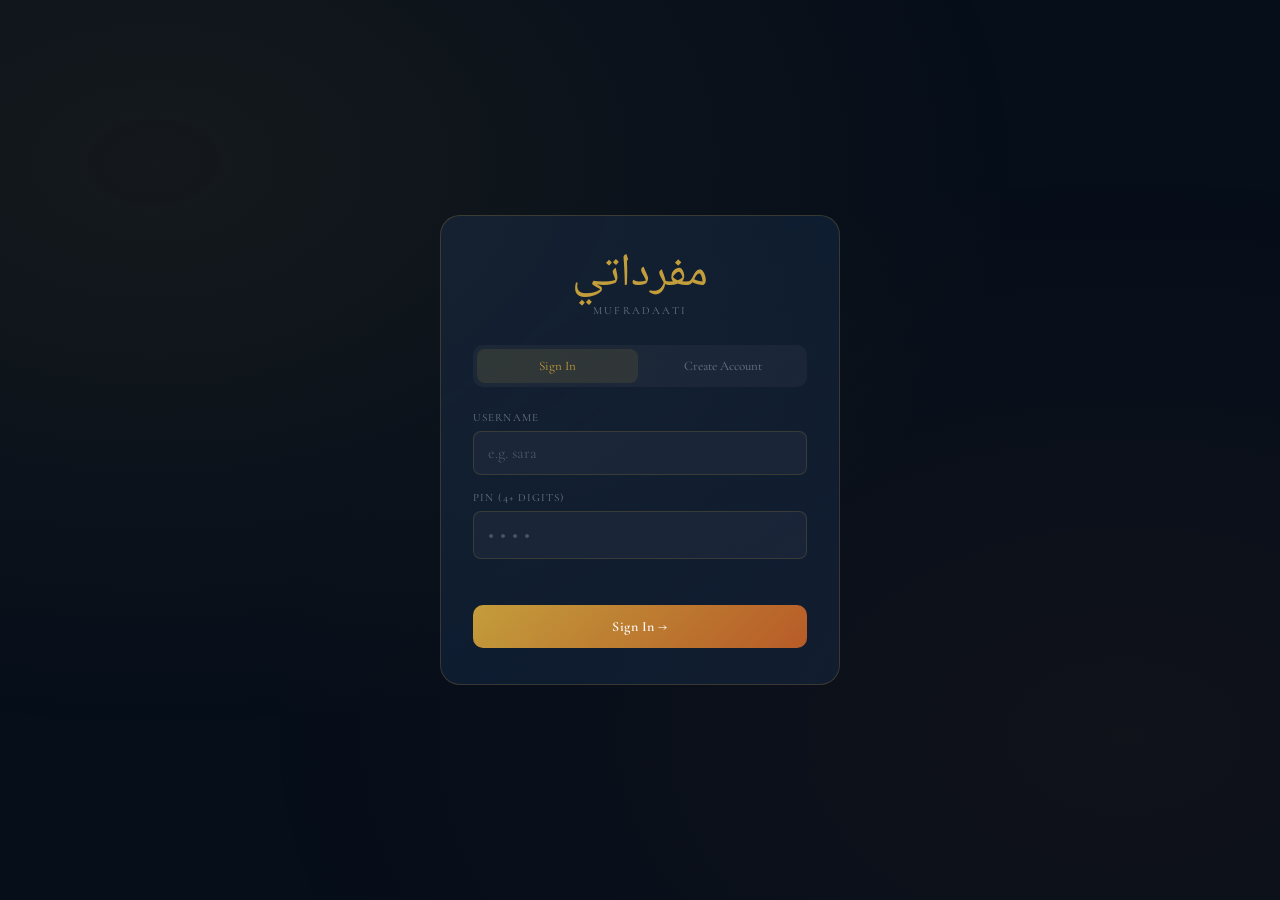
==== index (1).html @ f2671a60 "Add files via upload" ====
<!DOCTYPE html>
<html lang="en" dir="ltr">
<head>
<meta charset="UTF-8"/>
<meta name="viewport" content="width=device-width, initial-scale=1.0, maximum-scale=1.0"/>
<title>مفرداتي · Mufradaati</title>
<link rel="manifest" href="/manifest.json"/>
<meta name="theme-color" content="#C49E3C"/>
<link rel="apple-touch-icon" href="/apple-touch-icon.png"/>
<meta name="apple-mobile-web-app-capable" content="yes"/>
<meta name="apple-mobile-web-app-title" content="Mufradaati"/>
<meta name="apple-mobile-web-app-status-bar-style" content="black-translucent"/>
<link href="https://fonts.googleapis.com/css2?family=Noto+Naskh+Arabic:wght@400;700&family=Cormorant+Garamond:ital,wght@0,400;0,600;0,700;1,400&display=swap" rel="stylesheet"/>
<style>
*{box-sizing:border-box;margin:0;padding:0;}
body{background:#060E1A;color:#EDE0C6;font-family:'Cormorant Garamond',Georgia,serif;min-height:100vh;overflow-x:hidden;}
input,select,textarea,button{font-family:inherit;}
input::placeholder,textarea::placeholder{color:#445566;}
::-webkit-scrollbar{width:3px;}::-webkit-scrollbar-thumb{background:rgba(196,158,60,.2);border-radius:2px;}
select option{background:#0C1B30;color:#EDE0C6;}
.inp{width:100%;background:rgba(255,255,255,0.04);border:1px solid rgba(196,158,60,0.18);border-radius:8px;padding:11px 14px;color:#EDE0C6;font-size:15px;outline:none;}
.inp:focus{border-color:rgba(196,158,60,0.45);}
.lbl{display:block;font-size:11px;color:#667788;letter-spacing:.1em;text-transform:uppercase;margin-bottom:7px;}
.btn1{background:linear-gradient(135deg,#C49E3C,#B85C28);color:#fff;border:none;border-radius:10px;padding:13px 26px;font-size:14px;cursor:pointer;font-weight:600;letter-spacing:.04em;display:inline-flex;align-items:center;gap:8px;}
.btn1:hover{opacity:.9;}
.btn1:disabled{opacity:.5;cursor:not-allowed;}
.btn2{background:transparent;color:#C49E3C;border:1px solid rgba(196,158,60,0.35);border-radius:10px;padding:11px 22px;font-size:13px;cursor:pointer;}
.btn2:hover{border-color:#C49E3C;}
.shell{max-width:680px;margin:0 auto;padding:0 20px 80px;position:relative;z-index:1;}
nav{display:flex;align-items:center;justify-content:space-between;padding:18px 0 14px;border-bottom:1px solid rgba(196,158,60,0.18);margin-bottom:22px;}
.nb{padding:5px 10px;border-radius:6px;border:none;cursor:pointer;font-size:12px;background:transparent;color:#667788;font-family:inherit;}
.nb.act{background:rgba(196,158,60,0.12);color:#C49E3C;}
.glow{position:fixed;inset:0;pointer-events:none;z-index:0;background:radial-gradient(ellipse at 12% 18%,rgba(196,158,60,.08) 0%,transparent 55%),radial-gradient(ellipse at 88% 82%,rgba(184,92,40,.06) 0%,transparent 55%);}
.toast{position:fixed;top:18px;left:50%;transform:translateX(-50%);z-index:200;background:#0C1B30;border-radius:8px;padding:9px 18px;font-size:13px;white-space:nowrap;box-shadow:0 4px 24px rgba(0,0,0,.6);opacity:0;transition:opacity .3s;pointer-events:none;}
.toast.on{opacity:1;}
.fw{perspective:1200px;height:265px;margin-bottom:16px;cursor:pointer;}
.fi{transform-style:preserve-3d;transition:transform .55s cubic-bezier(.4,0,.2,1);height:100%;position:relative;}
.fi.fl{transform:rotateY(180deg);cursor:default;}
.ff{position:absolute;inset:0;backface-visibility:hidden;-webkit-backface-visibility:hidden;background:#0C1B30;border:1px solid rgba(196,158,60,0.18);border-radius:16px;padding:26px;display:flex;flex-direction:column;align-items:center;justify-content:center;}
.fb{transform:rotateY(180deg);background:linear-gradient(145deg,#0C1B30,rgba(12,27,48,.95));border-color:rgba(196,158,60,.28);}
.pb{height:3px;background:rgba(255,255,255,.07);border-radius:2px;}
.pf{height:100%;border-radius:2px;transition:width .4s;background:linear-gradient(90deg,#C49E3C,#B85C28);}
.ts{display:flex;gap:4px;overflow-x:auto;padding-bottom:4px;margin-bottom:14px;-webkit-overflow-scrolling:touch;}
.tb{flex-shrink:0;border-radius:8px;border:1px solid rgba(255,255,255,.08);padding:5px 10px;cursor:pointer;font-size:10px;color:#667788;background:transparent;white-space:nowrap;font-family:inherit;}
.wr{background:#0C1B30;border-radius:11px;padding:11px 14px;display:flex;align-items:center;gap:12px;margin-bottom:7px;}
.sh{font-size:11px;color:#C49E3C;letter-spacing:.13em;text-transform:uppercase;margin-bottom:14px;display:flex;align-items:center;gap:10px;}
.sl{flex:1;height:1px;background:linear-gradient(90deg,rgba(196,158,60,0.18),transparent);}
.rb{border-radius:10px;padding:13px 6px;cursor:pointer;text-align:center;border:1px solid;font-family:inherit;font-weight:600;}
.tr{display:flex;align-items:center;gap:14px;padding:12px 16px;border-radius:12px;cursor:pointer;margin-bottom:8px;}
.tp{width:38px;height:22px;border-radius:11px;flex-shrink:0;position:relative;}
.tk{position:absolute;top:3px;width:16px;height:16px;border-radius:50%;background:#fff;transition:left .2s;}
.auth-wrap{min-height:100vh;display:flex;align-items:center;justify-content:center;padding:20px;}
.auth-box{width:100%;max-width:400px;background:#0C1B30;border:1px solid rgba(196,158,60,0.22);border-radius:20px;padding:36px 32px;}
.auth-tab{flex:1;padding:9px;text-align:center;font-size:13px;cursor:pointer;border-radius:8px;border:none;background:transparent;color:#667788;font-family:inherit;}
.auth-tab.act{background:rgba(196,158,60,0.12);color:#C49E3C;}
.spinner{display:inline-block;width:14px;height:14px;border:2px solid rgba(255,255,255,.3);border-top-color:#fff;border-radius:50%;animation:spin .7s linear infinite;vertical-align:middle;margin-right:6px;}
@keyframes spin{to{transform:rotate(360deg);}}
.sync-dot{width:7px;height:7px;border-radius:50%;background:#3A9864;display:inline-block;margin-right:5px;flex-shrink:0;}
.sync-dot.syncing{background:#C49E3C;animation:pulse 1s ease-in-out infinite;}
.sync-dot.offline{background:#667788;}
.sync-dot.error{background:#C04848;animation:pulse 1.4s ease-in-out infinite;cursor:pointer;}
@keyframes pulse{0%,100%{opacity:1;}50%{opacity:.3;}}
</style>
</head>
<body>
<div class="glow"></div>
<div class="toast" id="toast"></div>
<div id="app"></div>
<script>
const SB_URL = "https://fziwattmubrycvcrwviw.supabase.co";
const SB_KEY = "eyJhbGciOiJIUzI1NiIsInR5cCI6IkpXVCJ9.eyJpc3MiOiJzdXBhYmFzZSIsInJlZiI6ImZ6aXdhdHRtdWJyeWN2Y3J3dml3Iiwicm9sZSI6ImFub24iLCJpYXQiOjE3Nzg5OTc3NjcsImV4cCI6MjA5NDU3Mzc2N30.yxkY5obmJ8P16_JxKvp_06HfPUKWagLJegEWIEpx_yE";

async function sbFetch(path,opts={}){
  const res=await fetch(`${SB_URL}/rest/v1${path}`,{...opts,headers:{"apikey":SB_KEY,"Authorization":`Bearer ${SB_KEY}`,"Content-Type":"application/json","Prefer":opts.prefer||"return=representation",...(opts.headers||{})}});
  const text=await res.text();
  const body=text?JSON.parse(text):null;
  if(!res.ok)throw new Error((body&&(body.message||body.details))||res.statusText);
  return body;
}
const sbGet=p=>sbFetch(p,{method:"GET",prefer:""});
const sbPost=(p,b)=>sbFetch(p,{method:"POST",body:JSON.stringify(b)});
const sbUpsert=(p,b)=>sbFetch(p,{method:"POST",body:JSON.stringify(b),prefer:"resolution=merge-duplicates,return=minimal"});

async function hashPin(pin){
  const buf=await crypto.subtle.digest("SHA-256",new TextEncoder().encode(pin));
  return Array.from(new Uint8Array(buf)).map(b=>b.toString(16).padStart(2,"0")).join("");
}

const SEEDED_WORDS=[];

const SU=(()=>{const s=new Set();return SEEDED_WORDS.filter(w=>{if(s.has(w.arabic))return false;s.add(w.arabic);return true;});})();
const WT=["Noun","Verb","Adjective","Adverb","Phrase","Preposition","Conjunction","Other"];
const DL=["MSA","Darija","Shaami","Egyptian","Gulf","Other"];
const DN=["Sunday","Monday","Tuesday","Wednesday","Thursday","Friday","Saturday"];
const LV=[
  {id:"L1",l:"Level 1",s:"Every Day",c:"#C04848",r:true},
  {id:"L1Q",l:"L1 Queue",s:"Holding",c:"#A03838",r:false},
  {id:"L2H",l:"L2 Queue",s:"Holding",c:"#C06020",r:false},
  {id:"L2Q",l:"Level 2",s:"Every Other Day",c:"#B85C28",r:true},
  {id:"L3Q",l:"L3 Queue",s:"Waiting for L3",c:"#957030",r:false},
  {id:"L3",l:"Level 3",s:"Sun & Wed",c:"#C49E3C",r:true},
  {id:"L4Q",l:"L4 Queue",s:"Waiting for L4",c:"#2A5A90",r:false},
  {id:"L4",l:"Level 4",s:"Sundays",c:"#3A7BC8",r:true},
  {id:"L5H",l:"L5 Queue",s:"Holding",c:"#7B3C98",r:false},
  {id:"L5Q",l:"Level 5",s:"Every Other Sun",c:"#9B59B6",r:true},
  {id:"M",l:"Mastered",s:"Retired",c:"#3A9864",r:false}
];
const VI=new Set(LV.map(l=>l.id));
const RO=["L5Q","L4","L3","L2Q","L1"];
const PR={L1:"L2H",L2Q:"L3Q",L3:"L4Q",L4:"L5H",L5Q:"M"};
const DE={L1:"L1",L2Q:"L1Q",L3:"L2Q",L4:"L3Q",L5Q:"L4Q"};
// ── DEDUP ──
// Level order from lowest to highest
const LEVEL_ORDER = ["L1Q","L1","L2H","L2Q","L3Q","L3","L4Q","L4","L5H","L5Q","M"];
function levelRank(id){return LEVEL_ORDER.indexOf(id);}

function deduplicateWords(){
  // Group user words by normalized arabic (tashkeel-insensitive, ignores plural/conjugation suffix)
  const seen = {}; // normArabic -> [word, ...]
  uw.forEach(w=>{
    const key=normArabic(w.arabic);
    if(!key)return;
    if(!seen[key])seen[key]=[];
    seen[key].push(w);
  });
  let changed=false;
  const toDeleteIds=[];
  Object.values(seen).forEach(group=>{
    if(group.length<=1)return;
    // Keep the one at the highest level; if tie, keep the most recently created (likely the user's latest edit)
    group.sort((a,b)=>{
      const la=prog[a.id]?.leitnerLevel||a.leitnerLevel||"L1Q";
      const lb=prog[b.id]?.leitnerLevel||b.leitnerLevel||"L1Q";
      const r=levelRank(lb)-levelRank(la);
      if(r!==0)return r;
      return (b.createdAt||0)-(a.createdAt||0);
    });
    const toDelete=group.slice(1);
    toDelete.forEach(w=>{
      uw=uw.filter(x=>x.id!==w.id);
      delete prog[w.id];
      toDeleteIds.push(w.id);
    });
    changed=true;
  });
  if(changed){
    saveUW();
    // Queue server deletes for the dropped duplicates so they don't come back next login
    toDeleteIds.forEach(queuePendingDelete);
    flushPendingDeletes();
    scheduleSync();
  }
}



function rgb(h){return`${parseInt(h.slice(1,3),16)},${parseInt(h.slice(3,5),16)},${parseInt(h.slice(5,7),16)}`;}
function nrf(id){
  const now=new Date();now.setHours(0,0,0,0);const D=86400000;
  if(id==="L1"||id==="L1Q"||id==="L2H")return now.getTime()+D;
  if(id==="L2Q")return now.getTime()+2*D;
  if(id==="L3Q"||id==="L3"){for(let i=1;i<=7;i++){const nd=(now.getDay()+i)%7;if(nd===0||nd===3)return now.getTime()+i*D;}}
  if(id==="L4Q"||id==="L4"){const d=now.getDay();return now.getTime()+(d===0?7:7-d)*D;}
  if(id==="L5H")return now.getTime()+7*D;
  if(id==="L5Q")return now.getTime()+14*D;
  return null;
}
// Manual promotion respects per-card spacing for L3/L4/L5 — the next review
// can't be sooner than the level's interval after the card's last actual review.
// L1/L2 are immediately due (short cadence, user wants no extra wait).
// lastReviewedAt: timestamp of the card's last actual review (queued_at).
function promotedNextReview(toLevel, lastReviewedAt){
  if(toLevel==="L1"||toLevel==="L2Q")return Date.now();
  const D=86400000;
  const intervals={L3:3,L4:7,L5Q:14};
  const minInterval=intervals[toLevel];
  if(!minInterval)return nrf(toLevel)||Date.now();
  const today=new Date();today.setHours(0,0,0,0);
  const lastDay=lastReviewedAt?new Date(lastReviewedAt):new Date();
  lastDay.setHours(0,0,0,0);
  const earliest=Math.max(lastDay.getTime()+minInterval*D,today.getTime());
  // Walk forward from `earliest` to the first valid scheduled day for this level
  for(let i=0;i<21;i++){
    const cand=new Date(earliest+i*D);
    const dow=cand.getDay();
    if(toLevel==="L3"&&(dow===0||dow===3))return cand.getTime();
    if((toLevel==="L4"||toLevel==="L5Q")&&dow===0)return cand.getTime();
  }
  return earliest;
}
const sid=a=>"seed--"+a.split("").map(c=>c.charCodeAt(0).toString(16)).join("");
const lvi=id=>LV.find(l=>l.id===id)||LV[0];
const isDue=w=>{const lv=lvi(w.leitnerLevel);return!!lv.r&&w.nextReview<=Date.now();};
function uid(){return`user-${Date.now()}-${Math.random().toString(36).slice(2,5)}`;}
function gLS(k){try{const v=localStorage.getItem(k);return v?JSON.parse(v):null;}catch(e){return null;}}
function sLS(k,v){try{localStorage.setItem(k,JSON.stringify(v));}catch(e){}}

// State
let CU=null; // current user {id,username}
let prog={},uw=[],wt=60,view="auth",al="L1",df="All",el=new Set(["L1"]);
let rq=[],ri=0,rd="en-ar",rr=[],fl=false,sd=[];
let ir=null,syncing=false,pendingSync=null,pendingResync=false;
let lastSyncError=null; // most recent sync error message (surfaced in UI)
let authTab="login";

// Date-grouped promote panel state
let promoteOpenQueue=null;          // which queue's panel is currently expanded in Levels view
let promoteSelectedDates=new Set(); // YYYY-MM-DD strings currently checked

// Build a local-time YYYY-MM-DD key from a queued-at timestamp (ms or null)
function queueDateKey(ts){
  if(!ts)return "undated";
  const d=new Date(ts);
  const y=d.getFullYear();
  const m=String(d.getMonth()+1).padStart(2,"0");
  const dd=String(d.getDate()).padStart(2,"0");
  return `${y}-${m}-${dd}`;
}
function queueDateLabel(key){
  if(key==="undated")return "Undated";
  const [y,m,d]=key.split("-").map(Number);
  const dt=new Date(y,m-1,d);
  const today=new Date();today.setHours(0,0,0,0);
  const diff=Math.round((today.getTime()-dt.getTime())/86400000);
  const base=dt.toLocaleDateString("en",{weekday:"short",month:"short",day:"numeric"});
  if(diff===0)return base+" (today)";
  if(diff===1)return base+" (yesterday)";
  if(diff>1)return base+` (${diff} days ago)`;
  return base;
}
function groupQueueByDate(queueId){
  const groups={};
  bw().filter(w=>w.leitnerLevel===queueId).forEach(w=>{
    const k=queueDateKey(prog[w.id]?.queuedAt);
    (groups[k]=groups[k]||[]).push(w);
  });
  return groups;
}

// Auth helpers
async function registerUser(username,pin){
  const pinHash=await hashPin(pin);
  const existing=await sbGet(`/users?username=eq.${encodeURIComponent(username)}&select=id`);
  if(existing&&existing.length)return{ok:false,error:"Username already taken."};
  try{const rows=await sbPost("/users",{username,pin_hash:pinHash});return{ok:true,user:{id:rows[0].id,username:rows[0].username}};}
  catch(e){return{ok:false,error:e.message};}
}
async function loginUser(username,pin){
  const pinHash=await hashPin(pin);
  const rows=await sbGet(`/users?username=eq.${encodeURIComponent(username)}&select=id,username,pin_hash,api_key`);
  if(!rows||!rows.length)return{ok:false,error:"Username not found."};
  if(rows[0].pin_hash!==pinHash)return{ok:false,error:"Incorrect PIN."};
  return{ok:true,user:{id:rows[0].id,username:rows[0].username,api_key:rows[0].api_key||""}};
}

// Progress DB
async function loadProgressFromDB(){
  if(!CU)return;
  try{
    // Load user-added words from Supabase
    const wordRows=await sbGet(`/user_words?user_id=eq.${CU.id}&select=word_id,arabic,english,example,word_type,dialect,created_at`);
    uw=(wordRows||[]).map(r=>({id:r.word_id,arabic:r.arabic,english:r.english,example:r.example||"",wordType:r.word_type,dialect:r.dialect,createdAt:new Date(r.created_at).getTime()}));
    saveUW();
    // Load progress
    const rows=await sbGet(`/progress?user_id=eq.${CU.id}&select=word_id,leitner_level,next_review,queued_at,bonus_reviewed_at,bonus_correct,bonus_wrong`);
    (rows||[]).forEach(r=>{if(VI.has(r.leitner_level))prog[r.word_id]={
      leitnerLevel:r.leitner_level,
      nextReview:r.next_review,
      queuedAt:r.queued_at?new Date(r.queued_at).getTime():null,
      bonusReviewedAt:r.bonus_reviewed_at?new Date(r.bonus_reviewed_at).getTime():null,
      bonusCorrect:r.bonus_correct||0,
      bonusWrong:r.bonus_wrong||0
    };});
  }catch(e){console.warn("DB load failed",e);}
}
async function saveProgressToDB(){
  if(!CU)return;
  if(syncing){pendingResync=true;return;}
  syncing=true;setSyncDot(true);
  let failed=false;
  try{
    // Save user-added words
    if(uw.length){
      const wordRows=uw.map(w=>({user_id:CU.id,word_id:w.id,arabic:w.arabic,english:w.english,example:w.example||"",word_type:w.wordType||"Noun",dialect:w.dialect||"MSA",created_at:w.createdAt?new Date(w.createdAt).toISOString():new Date().toISOString()}));
      for(let i=0;i<wordRows.length;i+=100)await sbUpsert("/user_words?on_conflict=user_id,word_id",wordRows.slice(i,i+100));
    }
    // Save progress
    const rows=Object.entries(prog).map(([word_id,v])=>({
      user_id:CU.id, word_id,
      leitner_level:v.leitnerLevel,
      next_review:v.nextReview,
      queued_at:v.queuedAt?new Date(v.queuedAt).toISOString():null,
      bonus_reviewed_at:v.bonusReviewedAt?new Date(v.bonusReviewedAt).toISOString():null,
      bonus_correct:v.bonusCorrect||0,
      bonus_wrong:v.bonusWrong||0,
      updated_at:new Date().toISOString()
    }));
    for(let i=0;i<rows.length;i+=100)await sbUpsert("/progress?on_conflict=user_id,word_id",rows.slice(i,i+100));
    // Success — clear any prior error
    if(lastSyncError){lastSyncError=null;}
  }catch(e){
    failed=true;
    lastSyncError=e.message||String(e);
    console.error("[Sync FAILED] Reviews/adds are NOT being saved to the server. Error:",lastSyncError,e);
    try{sLS("mufradat-last-sync-error",{msg:lastSyncError,at:Date.now()});}catch(_){}
    toast("⚠ Sync failed — tap sync dot for details","#C04848");
  }
  syncing=false;setSyncDot(failed);
  if(pendingResync){pendingResync=false;saveProgressToDB();}
}
function scheduleSync(){clearTimeout(pendingSync);pendingSync=setTimeout(()=>saveProgressToDB(),2000);}
function setSyncDot(errorOrSyncing){
  const d=document.getElementById("sync-dot");if(!d)return;
  if(!navigator.onLine){d.className="sync-dot offline";d.title="Offline — changes will sync when you reconnect";d.onclick=null;return;}
  if(lastSyncError){d.className="sync-dot error";d.title="⚠ Sync failed — click for details";d.onclick=showSyncError;return;}
  d.className="sync-dot"+(errorOrSyncing?" syncing":"");
  d.title=errorOrSyncing?"Syncing…":"Synced";
  d.onclick=null;
}
function showSyncError(){
  if(!lastSyncError)return;
  alert("Sync error — your reviews and adds are NOT being saved to the cloud:\n\n"+lastSyncError+"\n\nCommon causes:\n• A Supabase column doesn't exist (schema mismatch)\n• Row Level Security is blocking the write\n• Network problem\n\nTake a screenshot of this and check the browser console for full details. Do NOT close the app or you'll lose unsaved changes.");
}

// User words
function uwKey(){return CU?`mufradat-uw-${CU.username}`:"mufradat-uw";}
function loadUW(){uw=gLS(uwKey())||[];}
function saveUW(){sLS(uwKey(),uw);}

// Arabic normalization for duplicate detection (strip tashkeel + take first part of "x · y")
function normArabic(s){return(s||"").split(" · ")[0].trim().replace(/[\u064B-\u065F\u0670]/g,"");}

// Pending-delete queue — survives offline / failed syncs so deletes actually stick
function pdKey(){return CU?`mufradat-pending-deletes-${CU.username}`:"mufradat-pending-deletes";}
function getPendingDeletes(){return gLS(pdKey())||[];}
function setPendingDeletes(arr){sLS(pdKey(),arr);}
function queuePendingDelete(id){const cur=getPendingDeletes();if(!cur.includes(id)){cur.push(id);setPendingDeletes(cur);}}
async function flushPendingDeletes(){
  if(!CU)return;
  const ids=getPendingDeletes();
  if(!ids.length)return;
  const remaining=[];
  for(const id of ids){
    try{
      await sbFetch(`/user_words?user_id=eq.${CU.id}&word_id=eq.${encodeURIComponent(id)}`,{method:"DELETE",prefer:"return=minimal"});
      await sbFetch(`/progress?user_id=eq.${CU.id}&word_id=eq.${encodeURIComponent(id)}`,{method:"DELETE",prefer:"return=minimal"});
    }catch(e){console.warn("Pending delete failed for",id,e);remaining.push(id);}
  }
  setPendingDeletes(remaining);
}
async function deleteWordCompletely(id){
  // Local
  uw=uw.filter(w=>w.id!==id);
  delete prog[id];
  saveUW();
  // Queue + attempt server delete now
  queuePendingDelete(id);
  await flushPendingDeletes();
}

// Words
function bw(){
  const s=SU.map(w=>{const id=sid(w.arabic);const p=prog[id]||{};return{...w,id,createdAt:0,leitnerLevel:p.leitnerLevel||"L1",nextReview:p.nextReview||Date.now()};});
  const sa=new Set(s.map(w=>w.arabic));
  const u=uw.filter(w=>!sa.has(w.arabic)).map(w=>{const p=prog[w.id]||{};return{...w,leitnerLevel:p.leitnerLevel||w.leitnerLevel||"L1",nextReview:p.nextReview||w.nextReview||Date.now()};});
  return[...s,...u];
}
function cam(){
  // Auto-promote runs at most once per calendar day per user. Uses each card's
  // queued_at as last-reviewed timestamp and the same per-card spacing rule as
  // manual promote, so it can't compress intervals.
  if(!CU)return;
  const todayKey=new Date().toDateString();
  const lastKey=`mufradat-last-autopromote-${CU.username}`;
  try{if(localStorage.getItem(lastKey)===todayKey)return;}catch(e){}

  const queueMap={"L1Q":"L1","L2H":"L2Q","L3Q":"L3","L4Q":"L4","L5H":"L5Q"};
  const words=bw();
  const now=Date.now();
  let count=0;
  Object.entries(queueMap).forEach(([from,to])=>{
    words.filter(w=>w.leitnerLevel===from&&w.nextReview<=now).forEach(w=>{
      const lastReviewedAt=prog[w.id]?.queuedAt||now;
      prog[w.id]={leitnerLevel:to,nextReview:promotedNextReview(to,lastReviewedAt),queuedAt:lastReviewedAt};
      count++;
    });
  });

  try{localStorage.setItem(lastKey,todayKey);}catch(e){}
  if(count){
    saveProgressToDB();
    // Silent — the user asked for hands-off. They can see results in Levels view.
  }
}
function delDue(){
  const words=bw();const day=new Date().getDay();
  const s=new Set(["L1"]);
  // L2Q: reviewable any day cards are due (every other day cadence — cards handle their own timing)
  if(words.some(w=>w.leitnerLevel==="L2Q"&&isDue(w)))s.add("L2Q");
  // L3: Sun & Wed
  if(day===0||day===3)s.add("L3");
  // L4: Sun
  if(day===0)s.add("L4");
  // L5Q: Sun (previously also required a due card, which locked users out on "off" Sundays)
  if(day===0)s.add("L5Q");
  return s;
}

let tt;
function toast(msg,c="#3A9864"){
  clearTimeout(tt);const t=document.getElementById("toast");if(!t)return;
  t.textContent=msg;t.style.border=`1px solid ${c}44`;t.style.color=c;
  t.classList.add("on");tt=setTimeout(()=>t.classList.remove("on"),2600);
}

function V(v){
  view=v;
  ["home","levels","add","apply","root","import","settings"].forEach(k=>{
    const e=document.getElementById("n-"+k);if(!e)return;
    e.className="nb"+((k==="home"&&["home","review-setup","review","done","bonus-config","bonus","bonus-done"].includes(v))||k===v?" act":"");
  });
  R();
}
function sh(t){return`<div class="sh">${t}<div class="sl"></div></div>`;}
function so(arr,val){return arr.map(o=>`<option${o===val?" selected":""}>${o}</option>`).join("");}

function R(){
  const app=document.getElementById("app");if(!app)return;
  if(!CU){app.innerHTML=renderAuth();return;}
  app.innerHTML=`<div class="shell">
    <nav>
      <div style="display:flex;align-items:center;gap:10px;cursor:pointer" onclick="V('home')">
        <span style="font-family:'Noto Naskh Arabic',serif;font-size:24px;color:#C49E3C">مفرداتي</span>
        <span style="font-size:10px;color:#667788;letter-spacing:.15em;text-transform:uppercase">Mufradaati</span>
      </div>
      <div style="display:flex;gap:3px;align-items:center">
        <span class="sync-dot" id="sync-dot" title="Sync status"></span>
        <button class="nb${["home","review-setup","review","done","bonus-config","bonus","bonus-done"].includes(view)?" act":""}" id="n-home" onclick="V('home')">Home</button>
        <button class="nb${view==="levels"?" act":""}" id="n-levels" onclick="V('levels')">Levels</button>
        <button class="nb${view==="add"?" act":""}" id="n-add" onclick="V('add')">Add</button>
        <button class="nb${view==="apply"?" act":""}" id="n-apply" onclick="V('apply')">Apply</button>
        <button class="nb${view==="root"?" act":""}" id="n-root" onclick="V('root')">Root</button>
        <button class="nb${view==="import"?" act":""}" id="n-import" style="color:rgba(155,89,182,.7)" onclick="V('import')">✦</button>
        <button class="nb${view==="settings"?" act":""}" id="n-settings" style="color:rgba(58,152,100,.7)" onclick="V('settings')">⚙</button>
      </div>
    </nav>
    <div id="main"></div>
  </div>`;
  const m=document.getElementById("main");if(!m)return;
  const map={home:rH,levels:rL,add:rA,apply:rApply,root:rRoot,import:rI,settings:rSettings,"review-setup":rRS,review:rRV,done:rD,"bonus-config":rBonusConfig,bonus:rBonus,"bonus-done":rBonusDone};
  m.innerHTML=(map[view]||rH)();
  // Refresh sync dot after every render — error/offline states must persist across re-renders
  setSyncDot(syncing);
}

// ── AUTH ──
function renderAuth(){
  const isLogin=authTab==="login";
  return`<div class="auth-wrap">
    <div class="auth-box">
      <div style="text-align:center;margin-bottom:28px">
        <div style="font-family:'Noto Naskh Arabic',serif;font-size:46px;color:#C49E3C;line-height:1">مفرداتي</div>
        <div style="font-size:11px;color:#667788;letter-spacing:.2em;text-transform:uppercase;margin-top:6px">Mufradaati</div>
      </div>
      <div style="display:flex;gap:4px;background:rgba(255,255,255,.04);border-radius:10px;padding:4px;margin-bottom:24px">
        <button class="auth-tab${isLogin?" act":""}" onclick="authTab='login';R()">Sign In</button>
        <button class="auth-tab${!isLogin?" act":""}" onclick="authTab='register';R()">Create Account</button>
      </div>
      <div style="margin-bottom:16px">
        <label class="lbl">Username</label>
        <input id="au" class="inp" placeholder="e.g. sara" autocomplete="username" style="font-size:16px"/>
      </div>
      <div style="margin-bottom:${isLogin?"20":"14"}px">
        <label class="lbl">PIN (4+ digits)</label>
        <input id="ap" class="inp" type="password" inputmode="numeric" placeholder="••••" style="font-size:20px;letter-spacing:.3em"/>
      </div>
      ${!isLogin?`<div style="margin-bottom:20px">
        <label class="lbl">Anthropic API Key <span style="color:#445566;font-size:10px">(optional — for AI import)</span></label>
        <input id="ak" class="inp" placeholder="sk-ant-..." style="font-size:12px;font-family:monospace"/>
        <div style="font-size:10px;color:#556677;margin-top:5px">Get yours at <a href="https://console.anthropic.com" target="_blank" style="color:#C49E3C">console.anthropic.com</a></div>
      </div>`:""}
      <div id="auth-err" style="color:#C04848;font-size:12px;margin-bottom:10px;min-height:16px"></div>
      <button class="btn1" id="auth-btn" onclick="${isLogin?"doAuthLogin":"doAuthRegister"}()" style="width:100%;justify-content:center">
        ${isLogin?"Sign In →":"Create Account →"}
      </button>
    </div>
  </div>`;
}

async function doAuthLogin(){
  const u=(document.getElementById("au")?.value||"").trim().toLowerCase();
  const p=(document.getElementById("ap")?.value||"").trim();
  const err=document.getElementById("auth-err");const btn=document.getElementById("auth-btn");
  if(!u||!p){err.textContent="Please enter username and PIN.";return;}
  btn.disabled=true;btn.innerHTML=`<span class="spinner"></span>Signing in…`;
  try{
    const res=await loginUser(u,p);
    if(!res.ok){err.textContent=res.error;btn.disabled=false;btn.innerHTML="Sign In →";return;}
    CU=res.user;sLS("mufradat-session",CU);
    loadUW();
    SU.forEach(w=>{const id=sid(w.arabic);if(!prog[id])prog[id]={leitnerLevel:"L1",nextReview:Date.now()};});
    await flushPendingDeletes();
    await loadProgressFromDB();
    deduplicateWords();cam();await saveProgressToDB();el=delDue();view="home";R();
    toast(`مرحباً ${CU.username}! ✓`);
  }catch(e){err.textContent=e.message;btn.disabled=false;btn.innerHTML="Sign In →";}
}

async function doAuthRegister(){
  const u=(document.getElementById("au")?.value||"").trim().toLowerCase();
  const p=(document.getElementById("ap")?.value||"").trim();
  const ak=(document.getElementById("ak")?.value||"").trim();
  const err=document.getElementById("auth-err");const btn=document.getElementById("auth-btn");
  if(!u||p.length<4){err.textContent="Username required and PIN must be 4+ digits.";return;}
  if(!/^\d+$/.test(p)){err.textContent="PIN must be digits only.";return;}
  btn.disabled=true;btn.innerHTML=`<span class="spinner"></span>Creating account…`;
  try{
    const res=await registerUser(u,p);
    if(!res.ok){err.textContent=res.error;btn.disabled=false;btn.innerHTML="Create Account →";return;}
    CU=res.user;
    if(ak)sLS(`mufradat-apikey-${u}`,ak);
    sLS("mufradat-session",CU);
    loadUW();
    SU.forEach(w=>{const id=sid(w.arabic);if(!prog[id])prog[id]={leitnerLevel:"L1",nextReview:Date.now()};});
    await saveProgressToDB();
    el=delDue();view="home";R();
    toast("Account created ✓");
  }catch(e){err.textContent=e.message;btn.disabled=false;btn.innerHTML="Create Account →";}
}

function doLogout(){sLS("mufradat-session",null);CU=null;prog={};uw=[];authTab="login";R();}

// ── HOME ──
function rH(){
  const words=bw(),dn=words.filter(w=>isDue(w)&&(df==="All"||w.dialect===df));
  const l1c=words.filter(w=>w.leitnerLevel==="L1").length,today=new Date();
  const dials=["All",...new Set(words.map(w=>w.dialect))];
  const rb=LV.filter(l=>l.r).map(lv=>{
    const c=words.filter(w=>w.leitnerLevel===lv.id).length;
    return`<div onclick="GL('${lv.id}')" style="background:#0C1B30;border:1px solid rgba(${rgb(lv.c)},0.32);border-radius:10px;padding:10px 6px;cursor:pointer;text-align:center">
      <div style="font-size:9px;color:${lv.c};text-transform:uppercase;font-weight:700;margin-bottom:2px">${lv.l}</div>
      <div style="font-size:8px;color:#667788;margin-bottom:6px;line-height:1.2">${lv.s}</div>
      <div style="font-size:22px;font-weight:700;color:${lv.c}">${c}</div></div>`;
  }).join("");
  const hb=[...LV.filter(l=>!l.r&&l.id!=="M"),{id:"M",l:"Mastered",c:"#3A9864"}].map(lv=>{
    const c=words.filter(w=>w.leitnerLevel===lv.id).length;
    return`<div onclick="GL('${lv.id}')" style="background:#0C1B30;border:1px solid rgba(${rgb(lv.c)},0.18);border-radius:10px;padding:8px 6px;cursor:pointer;text-align:center;opacity:.85">
      <div style="font-size:8px;color:${lv.c};text-transform:uppercase;font-weight:700;margin-bottom:2px">${lv.l}</div>
      <div style="font-size:18px;font-weight:700;color:${lv.c}">${c}</div></div>`;
  }).join("");
  const dp=dials.map(d=>{
    const a=df===d,cr=d==="Darija"?"58,155,200":d==="Shaami"?"155,89,182":"196,158,60";
    return`<button onclick="SD('${d}')" style="padding:4px 12px;border-radius:20px;border:1px solid ${a?`rgba(${cr},0.8)`:"rgba(255,255,255,0.1)"};background:${a?`rgba(${cr},0.15)`:"transparent"};color:${a?`rgb(${cr})`:"#667788"};font-size:11px;cursor:pointer;font-family:inherit">${d}</button>`;
  }).join("");
  let cta="";
  if(dn.length){
    cta=`<div style="font-size:13px;color:#667788;margin-bottom:10px;text-align:center"><span style="color:#C49E3C;font-weight:700;font-size:24px">${dn.length}</span> word${dn.length!==1?"s":""} ready for review</div>
    <div style="text-align:center"><button class="btn1" onclick="ORS()">Start Review →</button></div>`;
  } else {
    const rev=words.filter(w=>lvi(w.leitnerLevel).r).sort((a,b)=>a.nextReview-b.nextReview);
    let nx="";if(rev.length){const h=Math.ceil((rev[0].nextReview-Date.now())/3600000);nx=`Next in ${h<24?h+"h":Math.ceil(h/24)+"d"}`;}
    cta=`<div style="text-align:center"><div style="font-size:20px;margin-bottom:6px">🌙</div>
    <div style="font-size:13px;color:#667788">All caught up!</div>
    <div style="font-size:11px;color:#667788;margin-top:4px;opacity:.6">${nx}</div></div>`;
  }
  const tb=l1c<wt?`<div style="display:flex;align-items:center;justify-content:space-between;padding:8px 14px;margin-bottom:12px;background:rgba(196,158,60,0.07);border:1px solid rgba(196,158,60,0.2);border-radius:10px">
    <div style="font-size:11px;color:#667788">Level 1: <span style="color:#C49E3C;font-weight:600">${l1c}</span> / <span style="color:#C49E3C;cursor:pointer;border-bottom:1px dashed rgba(196,158,60,0.4)" onclick="ET()">${wt}</span> target</div>
    <span style="font-size:10px;color:#667788;opacity:.7">add more vocab ↑</span></div>`:"";
  const queueCount=["L1Q","L2H","L3Q","L4Q","L5H"].reduce((acc,id)=>acc+words.filter(w=>w.leitnerLevel===id).length,0);
  const masteredCount=words.filter(w=>w.leitnerLevel==="M").length;
  return`<div style="font-size:11px;color:#667788;margin-bottom:14px;text-align:center">${DN[today.getDay()]}, ${today.toLocaleDateString("en",{month:"long",day:"numeric",year:"numeric"})} · <span style="color:#C49E3C">@${CU.username}</span></div>
  ${tb}
  <div style="margin-bottom:12px"><div style="font-size:10px;color:#667788;letter-spacing:.1em;text-transform:uppercase;margin-bottom:7px">Dialect Filter</div>
  <div style="display:flex;gap:6px;flex-wrap:wrap">${dp}</div></div>
  ${sh("Review Levels")}
  <div style="display:grid;grid-template-columns:repeat(5,1fr);gap:6px;margin-bottom:14px">${rb}</div>
  ${sh("Queues & Holding")}
  <div style="display:grid;grid-template-columns:repeat(6,1fr);gap:6px;margin-bottom:18px">${hb}</div>
  <div style="background:#0C1B30;border:1px solid rgba(196,158,60,0.18);border-radius:16px;padding:22px;margin-bottom:12px">${cta}</div>
  ${masteredCount>0?`<button onclick="V('bonus-config')" style="width:100%;padding:12px;background:rgba(58,152,100,0.08);border:1px solid rgba(58,152,100,0.3);border-radius:10px;color:#3A9864;cursor:pointer;font-family:inherit;font-size:13px;font-weight:600;margin-bottom:8px">⭐ Bonus Drill — Mastered Words (${masteredCount})</button>`:""}
  <div style="display:grid;grid-template-columns:1fr 1fr;gap:8px;margin-bottom:8px">
    <button class="btn2" style="padding:12px;text-align:center;width:100%" onclick="V('add')">+ Add Word</button>
    <button class="btn2" style="padding:12px;text-align:center;width:100%;color:#9B59B6;border-color:rgba(155,89,182,.35)" onclick="V('import')">✦ AI Import</button>
  </div>
  ${queueCount>0?`<button onclick="promoteAllQueues()" style="width:100%;padding:11px;background:rgba(196,158,60,0.08);border:1px solid rgba(196,158,60,0.3);border-radius:10px;color:#C49E3C;cursor:pointer;font-family:inherit;font-size:13px;font-weight:600">▶ Promote All Queues (${queueCount} words)</button>`:""}`;
}

// ── LEVELS ──
function GL(id){al=id;promoteOpenQueue=null;promoteSelectedDates.clear();V("levels");}
function rL(){
  const words=bw(),lv=lvi(al),lw=words.filter(w=>w.leitnerLevel===al).sort((a,b)=>a.createdAt-b.createdAt);
  const tabs=LV.map(l=>`<button class="tb" onclick="GL('${l.id}')" style="${al===l.id?`background:rgba(${rgb(l.c)},0.15);border-color:${l.c};color:${l.c}`:""}">${l.l}</button>`).join("");
  const li=LV.findIndex(l=>l.id===al);
  const queueTargets={"L1Q":"L1","L2H":"L2Q","L3Q":"L3","L4Q":"L4","L5H":"L5Q"};
  const isQueue=queueTargets[al];
  const rows=lw.length===0?`<div style="text-align:center;color:#667788;padding:60px 0;font-size:14px">No words yet.</div>`:
    lw.map(w=>{
      const qDate=isQueue?queueDateKey(prog[w.id]?.queuedAt):"";
      const stars=al==="M"?bonusStars(prog[w.id]):0;
      const starStr=stars>0?` · <span style="color:#3A9864">${"★".repeat(stars)}</span>`:"";
      const qBadge=isQueue?`<div style="font-size:10px;color:#667788;margin-top:2px">${w.dialect} · ${w.wordType} · queued ${queueDateLabel(qDate)}</div>`:`<div style="font-size:10px;color:#667788;margin-top:2px">${w.dialect} · ${w.wordType}${starStr}</div>`;
      return`<div class="wr" style="border:1px solid rgba(${rgb(lv.c)},0.2)">
      <div style="font-family:'Noto Naskh Arabic',serif;direction:rtl;font-size:20px;flex:0 0 auto;min-width:65px;text-align:right;color:#EDD98A">${w.arabic}</div>
      <div style="flex:1;min-width:0">
        <div style="font-size:13px;color:#EDE0C6;overflow:hidden;text-overflow:ellipsis;white-space:nowrap">${w.english}</div>
        ${qBadge}
      </div>
      <div style="display:flex;gap:1px;flex-shrink:0">
        ${li>0?`<button onclick="MW('${w.id}',-1)" style="background:none;border:none;cursor:pointer;color:#667788;font-size:14px;padding:3px 5px">↓</button>`:""}
        ${li<LV.length-1?`<button onclick="MW('${w.id}',1)" style="background:none;border:none;cursor:pointer;color:#667788;font-size:14px;padding:3px 5px">↑</button>`:""}
        ${w.id.startsWith("seed-")?"":` <button onclick="DW('${w.id}')" style="background:none;border:none;cursor:pointer;color:rgba(192,72,72,.45);font-size:16px;padding:3px 5px">×</button>`}
      </div></div>`;
    }).join("");

  // Promote button (toggles the date-grouped panel)
  const isOpen=promoteOpenQueue===al;
  const promoteBtn=isQueue&&lw.length>0?`<button onclick="togglePromotePanel('${al}')" style="background:rgba(${rgb(lv.c)},0.12);border:1px solid rgba(${rgb(lv.c)},0.4);border-radius:8px;padding:8px 16px;color:${lv.c};cursor:pointer;font-family:inherit;font-size:12px;font-weight:600">▶ Promote to ${lvi(queueTargets[al]).l} ${isOpen?"▾":"▸"}</button>`:"";

  // Date-grouped promote panel
  let promotePanel="";
  if(isQueue&&isOpen&&lw.length>0){
    const groups=groupQueueByDate(al);
    const dateKeys=Object.keys(groups).sort((a,b)=>{
      if(a==="undated")return 1;
      if(b==="undated")return -1;
      return a.localeCompare(b);
    });
    const dateRows=dateKeys.map(k=>{
      const cnt=groups[k].length;
      const checked=promoteSelectedDates.has(k);
      return`<label style="display:flex;align-items:center;gap:10px;padding:8px 12px;border-radius:8px;background:${checked?`rgba(${rgb(lv.c)},0.10)`:'rgba(255,255,255,0.02)'};cursor:pointer;margin-bottom:4px;border:1px solid ${checked?`rgba(${rgb(lv.c)},0.35)`:'rgba(255,255,255,0.05)'}">
        <input type="checkbox" ${checked?"checked":""} onchange="togglePromoteDate('${k}')" style="cursor:pointer;width:16px;height:16px;accent-color:${lv.c}"/>
        <span style="flex:1;font-size:13px;color:#EDE0C6">${queueDateLabel(k)}</span>
        <span style="font-size:11px;color:#667788">${cnt} word${cnt!==1?"s":""}</span>
      </label>`;
    }).join("");
    const selectedCount=Array.from(promoteSelectedDates).reduce((sum,k)=>sum+(groups[k]?.length||0),0);
    promotePanel=`<div style="background:#0C1B30;border:1px solid rgba(${rgb(lv.c)},0.3);border-radius:12px;padding:14px;margin-bottom:16px">
      <div style="display:flex;align-items:center;justify-content:space-between;margin-bottom:10px">
        <div style="font-size:11px;color:#667788;text-transform:uppercase;letter-spacing:.1em">Select dates to promote</div>
        <div style="display:flex;gap:6px">
          <button onclick="promoteSelectAllDates('${al}')" style="background:transparent;border:1px solid rgba(196,158,60,0.25);border-radius:6px;padding:4px 10px;color:#C49E3C;cursor:pointer;font-family:inherit;font-size:11px">All</button>
          <button onclick="promoteClearDates()" style="background:transparent;border:1px solid rgba(255,255,255,0.1);border-radius:6px;padding:4px 10px;color:#667788;cursor:pointer;font-family:inherit;font-size:11px">None</button>
        </div>
      </div>
      ${dateRows}
      <div style="display:flex;gap:8px;margin-top:12px">
        <button onclick="promoteSelectedDatesNow('${al}','${queueTargets[al]}')" ${selectedCount===0?"disabled":""} style="flex:1;background:rgba(${rgb(lv.c)},0.15);border:1px solid ${lv.c};border-radius:8px;padding:10px 14px;color:${lv.c};cursor:${selectedCount===0?"not-allowed":"pointer"};opacity:${selectedCount===0?"0.45":"1"};font-family:inherit;font-size:12px;font-weight:600">▶ Promote ${selectedCount} word${selectedCount!==1?"s":""} to ${lvi(queueTargets[al]).l}</button>
        <button onclick="togglePromotePanel('${al}')" style="background:transparent;border:1px solid rgba(255,255,255,0.1);border-radius:8px;padding:10px 14px;color:#667788;cursor:pointer;font-family:inherit;font-size:12px">Cancel</button>
      </div>
    </div>`;
  }

  return`<div class="ts">${tabs}</div>
  <div style="display:flex;align-items:center;justify-content:space-between;flex-wrap:wrap;gap:8px;margin-bottom:16px">
    <div>
      <div style="font-size:17px;font-weight:600;color:${lv.c}">${lv.l} — ${lv.s}</div>
      <div style="font-size:11px;color:#667788;margin-top:3px">${lw.length} word${lw.length!==1?"s":""}</div>
    </div>
    ${promoteBtn}
  </div>
  ${promotePanel}
  ${rows}`;
}
async function promoteAllQueues(){
  const queueMap={"L1Q":"L1","L2H":"L2Q","L3Q":"L3","L4Q":"L4","L5H":"L5Q"};
  const words=bw();
  const nowTs=Date.now();
  let count=0;
  Object.entries(queueMap).forEach(([from,to])=>{
    words.filter(w=>w.leitnerLevel===from).forEach(w=>{
      const lastReviewedAt=prog[w.id]?.queuedAt||nowTs;
      prog[w.id]={leitnerLevel:to,nextReview:promotedNextReview(to,lastReviewedAt),queuedAt:lastReviewedAt};
      count++;
    });
  });
  if(!count){toast("No words in queues","#C49E3C");return;}
  await saveProgressToDB();
  toast(`${count} word${count!==1?"s":""} promoted from all queues ✓`);
  R();
}
function togglePromotePanel(queueId){
  if(promoteOpenQueue===queueId){
    promoteOpenQueue=null;
    promoteSelectedDates.clear();
  }else{
    promoteOpenQueue=queueId;
    // Default: nothing checked — user explicitly picks dates to promote
    promoteSelectedDates=new Set();
  }
  R();
}
function togglePromoteDate(date){
  if(promoteSelectedDates.has(date))promoteSelectedDates.delete(date);
  else promoteSelectedDates.add(date);
  R();
}
function promoteSelectAllDates(queueId){
  const dates=Object.keys(groupQueueByDate(queueId));
  promoteSelectedDates=new Set(dates);
  R();
}
function promoteClearDates(){
  promoteSelectedDates.clear();
  R();
}
async function promoteSelectedDatesNow(fromLevel,toLevel){
  if(!promoteSelectedDates.size){toast("Pick at least one date","#C49E3C");return;}
  const words=bw().filter(w=>w.leitnerLevel===fromLevel);
  const toPromote=words.filter(w=>promoteSelectedDates.has(queueDateKey(prog[w.id]?.queuedAt)));
  if(!toPromote.length){toast("No words match those dates","#C49E3C");return;}
  const nowTs=Date.now();
  toPromote.forEach(w=>{
    const lastReviewedAt=prog[w.id]?.queuedAt||nowTs;
    prog[w.id]={leitnerLevel:toLevel,nextReview:promotedNextReview(toLevel,lastReviewedAt),queuedAt:lastReviewedAt};
  });
  await saveProgressToDB();
  const lv=lvi(toLevel);
  toast(`${toPromote.length} word${toPromote.length!==1?"s":""} promoted to ${lv.l} ✓`);
  promoteOpenQueue=null;
  promoteSelectedDates.clear();
  R();
}
function MW(id,d){const words=bw();const w=words.find(x=>x.id===id);if(!w)return;const ci=LV.findIndex(l=>l.id===w.leitnerLevel);const ni=Math.min(Math.max(ci+d,0),LV.length-1);const nl=LV[ni].id;prog[id]={leitnerLevel:nl,nextReview:nrf(nl)||Date.now(),queuedAt:Date.now()};scheduleSync();R();}
async function DW(id){await deleteWordCompletely(id);R();}

// ── ADD ──
let addTab="single"; // "single" | "bulk"
let bulkCards=[]; // generated cards pending review
let bulkExpanded=new Set(); // indices of cards expanded in the bulk review UI

// Bonus session (drilling mastered words without affecting levels)
let bRq=[], bRi=0, bRd="ar-en", bFl=false, bRr=[];
let bulkDialect="MSA";

function rA(){
  return`<button onclick="V('home')" style="background:none;border:none;color:#667788;cursor:pointer;font-size:13px;margin-bottom:20px;padding:0">← Back</button>
  <div style="display:flex;gap:4px;background:rgba(255,255,255,.04);border-radius:10px;padding:4px;margin-bottom:20px">
    <button class="auth-tab${addTab==="single"?" act":""}" onclick="addTab='single';bulkCards=[];R()">Single Word</button>
    <button class="auth-tab${addTab==="bulk"?" act":""}" onclick="addTab='bulk';R()">Bulk Add</button>
  </div>
  ${addTab==="single"?rASingle():rABulk()}`;
}

function rASingle(){
  const levelOpts=LV.map(l=>`<option value="${l.id}"${l.id==="L1Q"?" selected":""}>${l.l} — ${l.s}</option>`).join("");
  return`<div style="font-family:'Noto Naskh Arabic',serif;direction:rtl;font-size:26px;color:#C49E3C;text-align:right;margin-bottom:18px">إضافة كلمة</div>
  <div style="background:#0C1B30;border:1px solid rgba(196,158,60,0.18);border-radius:16px;padding:24px">
    <div style="margin-bottom:16px"><label class="lbl">Arabic Script *</label>
      <input id="fa" class="inp" style="font-family:'Noto Naskh Arabic',serif;font-size:24px;direction:rtl;text-align:right" placeholder="اكتب الكلمة هنا"/>
      <div id="ea" style="color:#C04848;font-size:11px;margin-top:4px;display:none">Required</div></div>
    <div style="margin-bottom:16px"><label class="lbl">English Meaning *</label>
      <input id="fen" class="inp" placeholder="Translation / meaning"/>
      <div id="een" style="color:#C04848;font-size:11px;margin-top:4px;display:none">Required</div></div>
    <div style="margin-bottom:16px"><label class="lbl">Example Sentence</label>
      <input id="fe" class="inp" placeholder="Usage in context…"/></div>
    <div style="display:grid;grid-template-columns:1fr 1fr 1fr;gap:12px;margin-bottom:20px">
      <div><label class="lbl">Word Type</label><select id="ft" class="inp" style="cursor:pointer;font-size:13px;padding:10px 12px">${so(WT,"Noun")}</select></div>
      <div><label class="lbl">Dialect</label><select id="fd" class="inp" style="cursor:pointer;font-size:13px;padding:10px 12px">${so(DL,"MSA")}</select></div>
      <div><label class="lbl">Add to Level</label><select id="fl" class="inp" style="cursor:pointer;font-size:13px;padding:10px 12px">${levelOpts}</select></div>
    </div>
    <div style="display:flex;gap:10px;flex-wrap:wrap">
      <button class="btn1" onclick="SA(false)">Save Word</button>
      <button class="btn2" onclick="SA(true)">Save & Add Another</button>
    </div></div>`;
}

function rABulk(){
  const hasKey=!!(gLS(`mufradat-apikey-${CU.username}`));
  // If we have generated cards, show the review screen
  if(bulkCards.length>0) return rABulkReview();
  return`<div style="font-family:'Noto Naskh Arabic',serif;direction:rtl;font-size:26px;color:#C49E3C;text-align:right;margin-bottom:6px">إضافة بالجملة</div>
  <div style="font-size:12px;color:#667788;margin-bottom:16px;line-height:1.6">Type one word per line — Arabic or English. Claude will generate the full cards with diacritics, plurals, verb forms, and example sentences.</div>

  ${!hasKey?`<div style="padding:10px 14px;background:rgba(192,72,72,0.08);border:1px solid rgba(192,72,72,0.25);border-radius:10px;margin-bottom:14px;font-size:12px;color:#C04848">
    No API key saved. <span style="cursor:pointer;text-decoration:underline" onclick="addTab='single';R();setTimeout(()=>V('settings'),50)">Add it in Settings →</span>
  </div>`:""}

  <div style="margin-bottom:12px">
    <label class="lbl">Dialect (applies to all words unless you note otherwise)</label>
    <select id="bulk-dialect" class="inp" style="cursor:pointer;font-size:13px;padding:10px 12px" onchange="bulkDialect=this.value">${so(DL,bulkDialect)}</select>
  </div>

  <div style="margin-bottom:6px">
    <label class="lbl">Word List (one per line)</label>
    <textarea id="bulk-input" class="inp" style="height:220px;resize:vertical;padding:14px;font-size:14px;line-height:1.9;display:block;font-family:'Noto Naskh Arabic',serif" placeholder="كَتَبَ&#10;بَيْتٌ&#10;to travel&#10;friendship&#10;سَفَرَ"></textarea>
  </div>
  <div style="font-size:10px;color:#667788;margin-bottom:16px">You can mix Arabic and English. Prefix with a dialect note like "these are Darija:" to override. <strong style="color:#C49E3C">Tip: 20 words per batch max for best results.</strong></div>

  <button class="btn1" id="bulk-btn" onclick="generateBulkCards()" style="width:100%;justify-content:center;background:linear-gradient(135deg,#9B59B6,#7D3C98)"${!hasKey?" disabled":""}>✦ Generate Cards with AI</button>`;
}

function toggleBulkExpand(i){
  if(bulkExpanded.has(i))bulkExpanded.delete(i);
  else bulkExpanded.add(i);
  R();
}
function removeBulkCard(i){
  bulkCards.splice(i,1);
  // Reindex expanded set: anything > i shifts down by 1, i itself is dropped
  const next=new Set();
  bulkExpanded.forEach(idx=>{
    if(idx<i)next.add(idx);
    else if(idx>i)next.add(idx-1);
  });
  bulkExpanded=next;
  R();
}

function rABulkReview(){
  // Helper: HTML-escape attribute values so AI output with quotes doesn't break inputs
  const esc=s=>String(s||"").replace(/&/g,"&amp;").replace(/"/g,"&quot;").replace(/</g,"&lt;").replace(/>/g,"&gt;");
  const cards = bulkCards.map((c,i)=>{
    const isVerb = c.wordType==="Verb";
    const isNoun = c.wordType==="Noun";
    const isExpanded = bulkExpanded.has(i);
    const englishSnippet = (c.english||"(no translation)").length>50 ? c.english.slice(0,50)+"…" : (c.english||"(no translation)");
    const arabicDisplay = c.arabic||"(empty)";
    if(!isExpanded){
      // Compact row: arabic preview + english snippet + type tag, with prominent ×
      return`<div style="background:#0C1B30;border:1px solid rgba(196,158,60,0.18);border-radius:12px;margin-bottom:8px;display:flex;align-items:stretch;overflow:hidden">
        <button onclick="removeBulkCard(${i})" title="Remove this card" style="background:rgba(192,72,72,0.08);border:none;border-right:1px solid rgba(192,72,72,0.18);cursor:pointer;color:#C04848;font-size:20px;padding:0 14px;font-weight:300;font-family:inherit">×</button>
        <div onclick="toggleBulkExpand(${i})" style="flex:1;min-width:0;padding:12px 14px;cursor:pointer;display:flex;align-items:center;gap:12px">
          <div style="font-family:'Noto Naskh Arabic',serif;direction:rtl;font-size:18px;color:#EDD98A;flex-shrink:0;min-width:80px;text-align:right;overflow:hidden;text-overflow:ellipsis;white-space:nowrap;max-width:160px">${arabicDisplay}</div>
          <div style="flex:1;min-width:0">
            <div style="font-size:13px;color:#EDE0C6;overflow:hidden;text-overflow:ellipsis;white-space:nowrap">${englishSnippet}</div>
            <div style="font-size:9px;color:#667788;margin-top:2px;text-transform:uppercase;letter-spacing:.08em">${c.wordType} · ${c.dialect}</div>
          </div>
          <div style="color:#667788;font-size:14px;flex-shrink:0">▾</div>
        </div>
      </div>`;
    }
    // Expanded: full editable card with inline flashcard-style preview
    return`<div style="background:#0C1B30;border:1px solid rgba(196,158,60,0.35);border-radius:14px;padding:0;margin-bottom:12px;overflow:hidden">
      <div style="display:flex;align-items:stretch;border-bottom:1px solid rgba(255,255,255,0.04)">
        <button onclick="removeBulkCard(${i})" title="Remove this card" style="background:rgba(192,72,72,0.08);border:none;border-right:1px solid rgba(192,72,72,0.18);cursor:pointer;color:#C04848;font-size:20px;padding:0 14px;font-weight:300;font-family:inherit">×</button>
        <div onclick="toggleBulkExpand(${i})" style="flex:1;padding:11px 14px;cursor:pointer;display:flex;justify-content:space-between;align-items:center">
          <span style="font-size:10px;background:rgba(196,158,60,0.12);color:#C49E3C;padding:3px 10px;border-radius:20px">${c.wordType} · ${c.dialect}</span>
          <div style="color:#667788;font-size:14px">▴</div>
        </div>
      </div>
      <div style="padding:16px 18px">
        ${isVerb?`
          <div style="margin-bottom:10px">
            <div style="font-size:9px;color:#667788;text-transform:uppercase;letter-spacing:.1em;margin-bottom:4px">Past · Present · Masdar</div>
            <input class="inp" style="font-family:'Noto Naskh Arabic',serif;font-size:20px;direction:rtl;text-align:right;margin-bottom:6px" value="${esc(c.arabic)}" oninput="bulkCards[${i}].arabic=this.value"/>
          </div>
        `:isNoun?`
          <div style="margin-bottom:10px">
            <div style="font-size:9px;color:#667788;text-transform:uppercase;letter-spacing:.1em;margin-bottom:4px">Singular · Plural</div>
            <input class="inp" style="font-family:'Noto Naskh Arabic',serif;font-size:20px;direction:rtl;text-align:right;margin-bottom:6px" value="${esc(c.arabic)}" oninput="bulkCards[${i}].arabic=this.value"/>
          </div>
        `:`
          <div style="margin-bottom:10px">
            <div style="font-size:9px;color:#667788;text-transform:uppercase;letter-spacing:.1em;margin-bottom:4px">Arabic</div>
            <input class="inp" style="font-family:'Noto Naskh Arabic',serif;font-size:22px;direction:rtl;text-align:right;margin-bottom:6px" value="${esc(c.arabic)}" oninput="bulkCards[${i}].arabic=this.value"/>
          </div>
        `}
        <div style="margin-bottom:10px">
          <div style="font-size:9px;color:#667788;text-transform:uppercase;letter-spacing:.1em;margin-bottom:4px">English</div>
          <input class="inp" style="font-size:13px" value="${esc(c.english)}" oninput="bulkCards[${i}].english=this.value"/>
        </div>
        <div style="margin-bottom:14px">
          <div style="font-size:9px;color:#667788;text-transform:uppercase;letter-spacing:.1em;margin-bottom:4px">Example</div>
          <input class="inp" style="font-size:12px;font-style:italic" value="${esc(c.example)}" oninput="bulkCards[${i}].example=this.value"/>
        </div>
        <div style="background:rgba(0,0,0,0.25);border:1px dashed rgba(196,158,60,0.18);border-radius:10px;padding:18px;text-align:center">
          <div style="font-size:9px;color:#667788;letter-spacing:.15em;margin-bottom:10px;text-transform:uppercase">Flashcard Preview</div>
          <div style="font-family:'Noto Naskh Arabic',serif;direction:rtl;font-size:28px;color:#EDD98A;margin-bottom:8px">${c.arabic||"—"}</div>
          <div style="height:1px;background:rgba(255,255,255,0.05);margin:10px auto;width:60%"></div>
          <div style="font-size:14px;color:#EDE0C6">${c.english||"—"}</div>
          ${c.example?`<div style="font-family:'Noto Naskh Arabic',serif;direction:rtl;font-size:12px;color:#667788;font-style:italic;margin-top:10px">${c.example}</div>`:""}
        </div>
      </div>
    </div>`;
  }).join("");

  return`<div style="display:flex;align-items:center;justify-content:space-between;margin-bottom:16px">
    <div style="font-size:15px;font-weight:600;color:#EDE0C6">${bulkCards.length} card${bulkCards.length!==1?"s":""} ready</div>
    <button onclick="bulkCards=[];bulkExpanded.clear();R()" style="background:none;border:none;color:#667788;cursor:pointer;font-size:12px">← Edit list</button>
  </div>
  <div style="font-size:11px;color:#667788;margin-bottom:16px;padding:8px 12px;background:rgba(196,158,60,0.06);border:1px solid rgba(196,158,60,0.15);border-radius:8px">
    Tap any card to expand and edit. Tap <strong style="color:#C04848">×</strong> to remove one. Cards default to <strong style="color:#A03838">L1 Queue</strong>.
  </div>
  ${cards}
  <div style="margin-bottom:12px;margin-top:14px">
    <label class="lbl">Add all cards to</label>
    <select id="bulk-target-level" class="inp" style="cursor:pointer;font-size:13px;padding:10px 12px">
      ${LV.map(l=>`<option value="${l.id}"${l.id==="L1Q"?" selected":""}>${l.l} — ${l.s}</option>`).join("")}
    </select>
  </div>
  <div style="display:flex;gap:10px;margin-top:4px">
    <button class="btn1" onclick="confirmBulkCards()" style="flex:1;justify-content:center">Add ${bulkCards.length} Card${bulkCards.length!==1?"s":""}</button>
    <button class="btn2" onclick="bulkCards=[];bulkExpanded.clear();R()">Discard All</button>
  </div>`;
}

async function generateBulkCards(){
  if(!navigator.onLine){toast("AI features need a connection","#C49E3C");return;}
  const text=(document.getElementById("bulk-input")?.value||"").trim();
  const dialect=(document.getElementById("bulk-dialect")?.value||"MSA");
  bulkDialect=dialect;
  if(!text){toast("Please enter some words first","#C04848");return;}
  const apiKey=(gLS(`mufradat-apikey-${CU.username}`)||'').replace(/^["']|["']$/g,'');
  if(!apiKey){toast("No API key. Add it in Settings.","#C04848");return;}
  const btn=document.getElementById("bulk-btn");
  if(btn){btn.innerHTML=`<span class="spinner"></span>Generating cards…`;btn.disabled=true;}

  const prompt=`You are an expert Arabic linguist. Generate flashcard data for the following word list.

Default dialect: ${dialect}
The user may prefix lines with a dialect override like "these are Darija:" — respect that for all following words until another override.

Rules:
- For NOUNS: include the singular with full diacritics, then " · " then the plural with full diacritics in the arabic field. English should be "singular meaning, plural meaning" if they differ, otherwise just the meaning.
- For VERBS: include past tense (ماضي) · present tense (مضارع) · masdar (مصدر) all with full diacritics separated by " · " in the arabic field. English should be "to [verb]".
- For all other word types: just the word with full diacritics.
- Always include full tashkeel (diacritics) on ALL Arabic text.
- Include a natural example sentence in Arabic with English translation in parentheses.
- Detect whether the input word is Arabic or English and generate the other side accordingly.
- wordType must be one of: Noun, Verb, Adjective, Adverb, Phrase, Preposition, Conjunction, Other
- dialect must be one of: MSA, Darija, Shaami, Egyptian, Gulf, Other

Word list:
${text}

Return ONLY a valid JSON array, no markdown, no explanation. Each object:
{
  "arabic": "...",
  "english": "...",
  "example": "...",
  "wordType": "...",
  "dialect": "..."
}`;

  try{
    const res=await fetch("https://tiny-sound-c8ff.jmorgansmith03.workers.dev",{method:"POST",
      headers:{"Content-Type":"application/json","x-api-key":apiKey,"anthropic-version":"2023-06-01"},
      body:JSON.stringify({model:"claude-sonnet-4-6",max_tokens:16000,
        messages:[{role:"user",content:prompt}]})});
    const data=await res.json();
    if(data.error){toast(data.error.message||"API error","#C04848");if(btn){btn.innerHTML="✦ Generate Cards with AI";btn.disabled=false;}return;}
    const raw=data.content?.map(c=>c.text||"").join("")||"";
    const parsed=JSON.parse(raw.replace(/```json|```/g,"").trim());
    bulkCards=parsed.map(c=>({...c,id:uid(),leitnerLevel:"L1Q",nextReview:nrf("L1Q")||Date.now(),createdAt:Date.now()}));
    R();
  }catch(e){
    console.error("Bulk generate error:",e);
    toast("Could not generate cards: "+e.message,"#C04848");
    if(btn){btn.innerHTML="✦ Generate Cards with AI";btn.disabled=false;}
  }
}

function confirmBulkCards(){
  if(!bulkCards.length){toast("No cards to add — generate some first","#C49E3C");return;}
  const tl=document.getElementById("bulk-target-level")?.value||"L1Q";
  const ex=new Set([...SU.map(w=>normArabic(w.arabic)),...uw.map(w=>normArabic(w.arabic))]);
  const toAdd=[];
  const skipped=[];
  bulkCards.forEach(c=>{
    if(!c.arabic||!c.arabic.trim()){skipped.push({arabic:c.arabic||"(empty)",reason:"empty"});return;}
    const n=normArabic(c.arabic);
    if(ex.has(n)){skipped.push({arabic:c.arabic,normalized:n,reason:"duplicate"});return;}
    toAdd.push(c);
  });
  console.log(`[bulk add] generated ${bulkCards.length}, adding ${toAdd.length}, skipping ${skipped.length}`);
  if(skipped.length)console.log("[bulk add] skipped:",skipped);
  if(toAdd.length)console.log("[bulk add] adding:",toAdd.map(c=>c.arabic));
  toAdd.forEach(w=>{w.leitnerLevel=tl;w.nextReview=nrf(tl)||Date.now();});
  uw.push(...toAdd);saveUW();
  toAdd.forEach(w=>{prog[w.id]={leitnerLevel:tl,nextReview:nrf(tl)||Date.now(),queuedAt:Date.now()};});
  deduplicateWords();
  saveProgressToDB();
  const lv=LV.find(l=>l.id===tl);
  const tlName=lv?lv.l:tl;
  let msg,color;
  if(toAdd.length===0&&skipped.length>0){
    msg=`0 added — all ${skipped.length} already in your deck`;color="#C49E3C";
  }else if(skipped.length>0){
    msg=`${toAdd.length} added to ${tlName} · ${skipped.length} skipped (duplicates)`;
  }else{
    msg=`${toAdd.length} card${toAdd.length!==1?"s":""} added to ${tlName} ✓`;
  }
  toast(msg,color);
  bulkCards=[];
  bulkExpanded.clear();
  V("home");
}

function SA(aa){
  const ar=document.getElementById("fa")?.value||"",en=document.getElementById("fen")?.value||"";
  let ok=true;
  document.getElementById("ea").style.display=ar.trim()?"none":"block";if(!ar.trim())ok=false;
  document.getElementById("een").style.display=en.trim()?"none":"block";if(!en.trim())ok=false;
  if(!ok)return;
  const tl=document.getElementById("fl")?.value||"L1Q";
  const w={id:uid(),arabic:ar.trim(),english:en.trim(),example:document.getElementById("fe")?.value||"",
    wordType:document.getElementById("ft")?.value||"Noun",dialect:document.getElementById("fd")?.value||"MSA",
    leitnerLevel:tl,nextReview:nrf(tl)||Date.now(),createdAt:Date.now()};
  // Check for duplicate (tashkeel-insensitive)
  const wNorm=normArabic(w.arabic);
  const dupCheck=bw().find(x=>normArabic(x.arabic)===wNorm);
  if(dupCheck){toast(`Already in ${lvi(dupCheck.leitnerLevel).l}`,"#C49E3C");return;}
  uw.push(w);saveUW();prog[w.id]={leitnerLevel:tl,nextReview:nrf(tl)||Date.now(),queuedAt:Date.now()};saveProgressToDB();
  const lv=LV.find(l=>l.id===tl);
  toast(`Word added to ${lv?lv.l:tl} ✓`);
  if(aa)R();else V("home");
}

// ── REVIEW SETUP ──
function ORS(){el=delDue();V("review-setup");}
function rRS(){
  const words=bw();
  const togs=RO.map(id=>{
    const lv=lvi(id);
    const wordsAtLevel=words.filter(w=>w.leitnerLevel===id);
    const c=wordsAtLevel.filter(w=>isDue(w)).length;
    const on=el.has(id);
    // If nothing due, show when the earliest card WILL be due (if any exist)
    let subText=lv.s;
    if(c===0&&wordsAtLevel.length>0){
      const soonest=wordsAtLevel.filter(w=>w.nextReview).sort((a,b)=>a.nextReview-b.nextReview)[0];
      if(soonest&&soonest.nextReview>Date.now()){
        const d=new Date(soonest.nextReview);
        const diff=Math.ceil((soonest.nextReview-Date.now())/86400000);
        subText=diff<=1?`next due ${d.toLocaleDateString("en",{weekday:"short"})}`:`next due in ${diff} days`;
      }
    }
    return`<div class="tr" onclick="TL('${id}')" style="background:${on?`rgba(${rgb(lv.c)},0.1)`:"#0C1B30"};border:1px solid ${on?lv.c:"rgba(196,158,60,0.18)"};opacity:${c>0?1:.55}">
      <div class="tp" style="background:${on?lv.c:"rgba(255,255,255,.1)"}"><div class="tk" style="left:${on?"17":"3"}px"></div></div>
      <div style="flex:1"><div style="font-size:14px;font-weight:600;color:${on?lv.c:"#667788"}">${lv.l}</div>
      <div style="font-size:11px;color:#667788;margin-top:1px">${subText}</div></div>
      <div style="font-size:13px;color:${c>0?lv.c:"#667788"};font-weight:600">${c>0?`${c} due`:"—"}</div></div>`;
  }).join("");
  return`<div style="text-align:left;margin-bottom:14px">
    <button onclick="V('home')" style="background:none;border:none;color:#667788;cursor:pointer;font-size:13px;padding:0">← Back</button></div>
  <div style="font-family:'Noto Naskh Arabic',serif;direction:rtl;font-size:38px;color:#C49E3C;text-align:center;margin-bottom:6px">مراجعة</div>
  <div style="color:#667788;font-size:13px;text-align:center;margin-bottom:18px">${DN[new Date().getDay()]}</div>
  ${sh("Select Levels")}${togs}
  <div style="height:14px"></div>
  ${sh("Direction")}
  <div style="display:grid;grid-template-columns:1fr 1fr;gap:10px">
    <div onclick="SR('en-ar')" style="background:#0C1B30;border:1px solid #C49E3C;border-radius:12px;padding:18px 14px;cursor:pointer;text-align:center">
      <div style="font-family:'Noto Naskh Arabic',serif;font-size:22px;color:#C49E3C;margin-bottom:5px">A → ع</div>
      <div style="font-size:13px;font-weight:600;color:#EDE0C6">English → Arabic</div>
      <div style="font-size:9px;color:#C49E3C;margin-top:5px;letter-spacing:.06em;text-transform:uppercase">★ Recommended</div>
    </div>
    <div onclick="SR('ar-en')" style="background:#0C1B30;border:1px solid rgba(196,158,60,0.18);border-radius:12px;padding:18px 14px;cursor:pointer;text-align:center">
      <div style="font-family:'Noto Naskh Arabic',serif;font-size:22px;color:#C49E3C;margin-bottom:5px">ع → A</div>
      <div style="font-size:13px;font-weight:600;color:#EDE0C6">Arabic → English</div>
    </div>
  </div>`;
}
function TL(id){if(el.has(id))el.delete(id);else el.add(id);R();}
function SR(d){
  const words=bw(),dn=words.filter(w=>isDue(w)&&(df==="All"||w.dialect===df));
  const enabled=RO.filter(id=>el.has(id));
  const q=enabled.flatMap(id=>dn.filter(w=>w.leitnerLevel===id).sort(()=>Math.random()-.5));
  if(!q.length){
    if(!enabled.length)toast("No levels selected","#C49E3C");
    else toast("No due words in the selected levels yet","#C49E3C");
    return;
  }
  sd=[];rd=d;rq=q;ri=0;rr=[];fl=false;V("review");
}

// ── REVIEW ──
function rRV(){
  const card=rq[ri];if(!card)return"";
  const iae=rd==="ar-en",ft=iae?card.arabic:card.english,bt=iae?card.english:card.arabic;
  const pct=ri/rq.length*100,lv=lvi(card.leitnerLevel);
  const ad=DE[card.leitnerLevel]||card.leitnerLevel,gd=PR[card.leitnerLevel]||card.leitnerLevel;
  const arStyle=`font-family:'Noto Naskh Arabic',serif;direction:rtl;font-size:50px;text-align:center;line-height:1.5;color:#EDD98A`;
  const btns=fl?`<div style="font-size:11px;color:#667788;text-align:center;margin-bottom:10px">Currently <span style="color:${lv.c};font-weight:600">${lv.l}</span></div>
    <div style="display:grid;grid-template-columns:repeat(3,1fr);gap:10px">
      <button class="rb" onclick="RC('again')" style="background:rgba(192,72,72,.10);border-color:rgba(192,72,72,.22);color:#C04848"><div>Again</div><div style="font-size:10px;opacity:.65;margin-top:2px;font-weight:400">→ ${lvi(ad).l}</div></button>
      <button class="rb" onclick="RC('hard')" style="background:rgba(184,92,40,.10);border-color:rgba(184,92,40,.22);color:#B85C28"><div>Hard</div><div style="font-size:10px;opacity:.65;margin-top:2px;font-weight:400">Stay</div></button>
      <button class="rb" onclick="RC('good')" style="background:rgba(58,152,100,.10);border-color:rgba(58,152,100,.22);color:#3A9864"><div>Good</div><div style="font-size:10px;opacity:.65;margin-top:2px;font-weight:400">→ ${lvi(gd).l}</div></button>
    </div>`:`<button class="btn1" style="width:100%;justify-content:center" onclick="FC()">Reveal Answer</button>`;
  return`<div style="display:flex;align-items:center;gap:10px;margin-bottom:16px">
    <button onclick="ER()" style="background:none;border:none;color:#667788;cursor:pointer;font-size:16px;padding:0;line-height:1">×</button>
    <div class="pb" style="flex:1"><div class="pf" style="width:${pct}%"></div></div>
    <span style="font-size:12px;color:#667788">${ri+1}/${rq.length}</span>
  </div>
  <div style="display:flex;gap:6px;margin-bottom:12px;justify-content:center">
    <span style="font-size:10px;background:rgba(${rgb(lv.c)},0.13);color:${lv.c};padding:3px 11px;border-radius:20px">${lv.l}</span>
    <span style="font-size:10px;background:rgba(255,255,255,.05);color:#667788;padding:3px 11px;border-radius:20px">${card.dialect}</span>
  </div>
  <div class="fw" onclick="if(!fl)FC()">
    <div class="fi${fl?" fl":""}">
      <div class="ff">
        <div style="font-size:10px;color:#667788;letter-spacing:.1em;text-transform:uppercase;margin-bottom:16px">${iae?"What does this mean?":"How do you write this?"}</div>
        ${iae?`<div style="${arStyle}">${ft}</div>`:`<div style="font-size:24px;font-weight:600;color:#EDE0C6;text-align:center">${ft}</div>`}
        <div style="position:absolute;bottom:12px;font-size:10px;color:#667788;opacity:.4">tap to reveal</div>
      </div>
      <div class="ff fb">
        <div style="font-size:10px;color:#C49E3C;letter-spacing:.1em;text-transform:uppercase;opacity:.65;margin-bottom:6px">Answer</div>
        ${!iae?`<div style="${arStyle}">${bt}</div>`:`<div style="font-size:22px;font-weight:600;color:#EDE0C6;text-align:center">${bt}</div>`}
        ${card.example?`<div style="font-size:11px;color:#667788;font-style:italic;text-align:center;max-width:280px;line-height:1.6;margin-top:8px">"${card.example}"</div>`:""}
      </div>
    </div>
  </div>${btns}`;
}
function FC(){fl=true;R();}
async function deleteReviewCard(id){
  if(!confirm("Delete this card permanently?"))return;
  await deleteWordCompletely(id);
  // Remove from current queue and advance
  rq=rq.filter(c=>c.id!==id);
  if(ri>=rq.length)ri=Math.max(0,rq.length-1);
  fl=false;
  if(!rq.length){AD();cam();V("done");}
  else R();
}
function AD(){const nowTs=Date.now();for(const{id,tl}of sd){prog[id]={leitnerLevel:tl,nextReview:nrf(tl)||Date.now()+86400000,queuedAt:nowTs};}sd=[];}
async function ER(){AD();cam();await saveProgressToDB();V("home");}
async function RC(a){
  const card=rq[ri],isl=ri+1>=rq.length;
  const nowTs=Date.now();
  if(a==="again"){sd.push({id:card.id,tl:DE[card.leitnerLevel]||card.leitnerLevel});}
  else if(a==="hard"){prog[card.id]={leitnerLevel:card.leitnerLevel,nextReview:nrf(card.leitnerLevel)||Date.now()+86400000,queuedAt:nowTs};}
  else{const nl=PR[card.leitnerLevel]||card.leitnerLevel;prog[card.id]={leitnerLevel:nl,nextReview:nrf(nl),queuedAt:nowTs};}
  rr.push(a);
  // Save after every card so progress is never lost
  scheduleSync();
  if(isl){AD();cam();await saveProgressToDB();V("done");}
  else{ri++;fl=false;R();}
}

// ── DONE ──
function rD(){
  const ag=rr.filter(r=>r==="again").length,ha=rr.filter(r=>r==="hard").length,go=rr.filter(r=>r==="good").length;
  const msg=go===rr.length?"ممتاز!":go>ag?"أحسنت!":"استمر!";
  const savedBanner=lastSyncError
    ? `<div style="padding:12px 14px;background:rgba(192,72,72,0.10);border:1px solid rgba(192,72,72,0.45);border-radius:10px;margin-bottom:14px;font-size:12px;color:#C04848">⚠ Sync FAILED — your reviews are stored locally but NOT in the cloud. Do not close this tab or refresh. Tap the sync dot ↑ for details.<br><br><strong>Error:</strong> ${lastSyncError}<br><br><button onclick="saveProgressToDB()" style="margin-top:6px;background:rgba(192,72,72,0.2);border:1px solid #C04848;color:#C04848;padding:6px 14px;border-radius:6px;cursor:pointer;font-family:inherit;font-size:12px">Retry Sync</button></div>`
    : `<div style="padding:10px 14px;background:rgba(58,152,100,0.08);border:1px solid rgba(58,152,100,0.2);border-radius:10px;margin-bottom:14px;font-size:12px;color:#3A9864">Progress saved to cloud ✓ — safe to close</div>`;
  return`<div style="text-align:center">
    <div style="font-family:'Noto Naskh Arabic',serif;direction:rtl;font-size:50px;color:#C49E3C;margin-bottom:8px">${msg}</div>
    <div style="color:#667788;font-size:13px;margin-bottom:18px">${rr.length} card${rr.length!==1?"s":""} reviewed</div>
    <div style="display:grid;grid-template-columns:repeat(3,1fr);gap:8px;margin-bottom:18px">
      <div style="background:#0C1B30;border:1px solid rgba(196,158,60,0.18);border-radius:10px;padding:14px 8px"><div style="font-size:28px;font-weight:700;color:#C04848">${ag}</div><div style="font-size:10px;color:#667788;margin-top:3px;text-transform:uppercase;letter-spacing:.08em">Again</div></div>
      <div style="background:#0C1B30;border:1px solid rgba(196,158,60,0.18);border-radius:10px;padding:14px 8px"><div style="font-size:28px;font-weight:700;color:#B85C28">${ha}</div><div style="font-size:10px;color:#667788;margin-top:3px;text-transform:uppercase;letter-spacing:.08em">Hard</div></div>
      <div style="background:#0C1B30;border:1px solid rgba(196,158,60,0.18);border-radius:10px;padding:14px 8px"><div style="font-size:28px;font-weight:700;color:#3A9864">${go}</div><div style="font-size:10px;color:#667788;margin-top:3px;text-transform:uppercase;letter-spacing:.08em">Good</div></div>
    </div>
    ${savedBanner}
    <button class="btn2" style="width:100%;justify-content:center;display:flex" onclick="V('home')">Back to Home</button>
  </div>`;
}

// ── BONUS SESSION (drilling mastered words, no level changes) ──
function bonusStars(p){
  // Cumulative net correct over bonus sessions, capped at 3 stars
  const net=(p?.bonusCorrect||0)-(p?.bonusWrong||0);
  if(net>=10)return 3;
  if(net>=5)return 2;
  if(net>=2)return 1;
  return 0;
}
function pickBonusWords(count){
  const mastered=bw().filter(w=>w.leitnerLevel==="M");
  if(!mastered.length)return [];
  // Bring never-bonused words to the front, then oldest-bonused
  const never=mastered.filter(w=>!prog[w.id]?.bonusReviewedAt);
  const been=mastered.filter(w=>prog[w.id]?.bonusReviewedAt);
  // Fisher-Yates shuffle the never group
  for(let i=never.length-1;i>0;i--){const j=Math.floor(Math.random()*(i+1));[never[i],never[j]]=[never[j],never[i]];}
  // Sort the been group oldest-first
  been.sort((a,b)=>(prog[a.id]?.bonusReviewedAt||0)-(prog[b.id]?.bonusReviewedAt||0));
  return [...never,...been].slice(0,count);
}
function startBonusSession(){
  const countSel=document.getElementById("bonus-count");
  const dirSel=document.getElementById("bonus-dir");
  const requested=countSel?countSel.value:"50";
  bRd=dirSel?dirSel.value:"ar-en";
  const masteredTotal=bw().filter(w=>w.leitnerLevel==="M").length;
  const count=requested==="all"?masteredTotal:Math.min(parseInt(requested,10),masteredTotal);
  const picked=pickBonusWords(count);
  if(!picked.length){toast("No mastered words yet — keep reviewing!","#C49E3C");return;}
  bRq=picked;bRi=0;bFl=false;bRr=[];
  V("bonus");
}
function gradeBonusCard(correct){
  const card=bRq[bRi];if(!card)return;
  const cur=prog[card.id]||{leitnerLevel:"M",nextReview:Date.now()};
  prog[card.id]={
    ...cur,
    bonusReviewedAt:Date.now(),
    bonusCorrect:(cur.bonusCorrect||0)+(correct?1:0),
    bonusWrong:(cur.bonusWrong||0)+(correct?0:1)
  };
  bRr.push(correct?"right":"wrong");
  bFl=false;
  if(bRi+1>=bRq.length){
    saveProgressToDB();
    V("bonus-done");
  }else{
    bRi++;
    saveProgressToDB(); // mid-session save (matches existing review behavior)
    R();
  }
}
function endBonusSession(){
  if(bRr.length<bRq.length&&bRi>0){
    if(!confirm("End the session early? Your progress so far will be saved."))return;
  }
  saveProgressToDB();
  V("home");
}

function rBonusConfig(){
  const masteredTotal=bw().filter(w=>w.leitnerLevel==="M").length;
  const neverBonused=bw().filter(w=>w.leitnerLevel==="M"&&!prog[w.id]?.bonusReviewedAt).length;
  if(!masteredTotal){
    return`<div style="text-align:center;padding:60px 20px">
      <div style="font-size:42px;margin-bottom:14px;opacity:.5">⭐</div>
      <div style="font-size:14px;color:#EDE0C6;margin-bottom:6px">No mastered words yet</div>
      <div style="font-size:12px;color:#667788;margin-bottom:20px">Get words to the Mastered box first, then come back here to drill them.</div>
      <button class="btn2" onclick="V('home')" style="margin:0 auto">Back to Home</button>
    </div>`;
  }
  const counts=[10,25,50,100,200].filter(n=>n<=masteredTotal);
  const opts=counts.map(n=>`<option value="${n}">${n} words</option>`).join("");
  return`<div style="display:flex;align-items:center;justify-content:space-between;margin-bottom:18px">
      <div>
        <div style="font-size:17px;font-weight:600;color:#3A9864">Bonus Drill</div>
        <div style="font-size:11px;color:#667788;margin-top:3px">Practice your mastered vocab without changing levels</div>
      </div>
      <button onclick="V('home')" style="background:none;border:none;color:#667788;cursor:pointer;font-size:13px">Cancel</button>
    </div>
    <div style="background:#0C1B30;border:1px solid rgba(58,152,100,0.22);border-radius:14px;padding:18px;margin-bottom:14px">
      <div style="display:flex;justify-content:space-between;font-size:12px;color:#667788;margin-bottom:14px">
        <span>Mastered total</span><span style="color:#EDE0C6;font-weight:600">${masteredTotal}</span>
      </div>
      <div style="display:flex;justify-content:space-between;font-size:12px;color:#667788;margin-bottom:14px">
        <span>Never drilled yet</span><span style="color:#3A9864;font-weight:600">${neverBonused}</span>
      </div>
      <div style="font-size:10px;color:#667788;line-height:1.5;padding-top:10px;border-top:1px solid rgba(255,255,255,0.04)">Words you haven't drilled before show up first. After that, oldest-drilled first.</div>
    </div>
    <div style="margin-bottom:12px">
      <label class="lbl">How many words?</label>
      <select id="bonus-count" class="inp" style="cursor:pointer;font-size:13px;padding:10px 12px">
        ${opts}
        <option value="all">All ${masteredTotal}</option>
      </select>
    </div>
    <div style="margin-bottom:18px">
      <label class="lbl">Direction</label>
      <select id="bonus-dir" class="inp" style="cursor:pointer;font-size:13px;padding:10px 12px">
        <option value="ar-en">Arabic → English (see Arabic, recall meaning)</option>
        <option value="en-ar">English → Arabic (see meaning, recall Arabic)</option>
      </select>
    </div>
    <button class="btn1" onclick="startBonusSession()" style="width:100%;justify-content:center;background:rgba(58,152,100,0.15);border-color:#3A9864;color:#3A9864">Start Drill →</button>`;
}

function rBonus(){
  const card=bRq[bRi];if(!card)return"";
  const isAr=bRd==="ar-en";
  const front=isAr?card.arabic:card.english;
  const back=isAr?card.english:card.arabic;
  const frontStyle=isAr?"font-family:'Noto Naskh Arabic',serif;direction:rtl;font-size:38px;color:#EDD98A":"font-size:24px;color:#EDE0C6";
  const backStyle=isAr?"font-size:22px;color:#EDE0C6":"font-family:'Noto Naskh Arabic',serif;direction:rtl;font-size:36px;color:#EDD98A";
  const exStyle=isAr?"font-family:'Noto Naskh Arabic',serif;direction:rtl":"";
  const stars="★".repeat(bonusStars(prog[card.id]))+"☆".repeat(3-bonusStars(prog[card.id]));
  return`<div style="display:flex;align-items:center;justify-content:space-between;margin-bottom:14px">
      <div style="font-size:11px;color:#667788">Bonus Drill · ${bRi+1} / ${bRq.length}</div>
      <button onclick="endBonusSession()" style="background:none;border:none;color:#667788;cursor:pointer;font-size:12px">End ✕</button>
    </div>
    <div style="height:4px;background:rgba(255,255,255,0.05);border-radius:2px;margin-bottom:18px;overflow:hidden">
      <div style="height:100%;background:#3A9864;width:${Math.round((bRi/bRq.length)*100)}%;transition:width .2s"></div>
    </div>
    <div onclick="bFl=!bFl;R()" style="background:#0C1B30;border:1px solid rgba(58,152,100,0.25);border-radius:18px;padding:36px 22px;margin-bottom:18px;text-align:center;cursor:pointer;min-height:220px;display:flex;flex-direction:column;justify-content:center">
      <div style="font-size:10px;color:#3A9864;letter-spacing:.2em;margin-bottom:6px">${stars}</div>
      <div style="${frontStyle};margin-bottom:${bFl?14:0}px">${front}</div>
      ${bFl?`
        <div style="height:1px;background:rgba(255,255,255,0.08);margin:14px 0"></div>
        <div style="${backStyle};margin-bottom:10px">${back}</div>
        ${card.example?`<div style="${exStyle};font-size:13px;color:#667788;font-style:italic;margin-top:8px">${card.example}</div>`:""}
      `:`
        <div style="font-size:10px;color:#667788;margin-top:14px;letter-spacing:.1em">TAP TO REVEAL</div>
      `}
    </div>
    ${bFl?`
      <div style="display:grid;grid-template-columns:1fr 1fr;gap:10px">
        <button onclick="gradeBonusCard(false)" style="background:rgba(192,72,72,0.12);border:1px solid rgba(192,72,72,0.45);border-radius:10px;padding:14px;color:#C04848;cursor:pointer;font-family:inherit;font-size:14px;font-weight:600">Missed</button>
        <button onclick="gradeBonusCard(true)" style="background:rgba(58,152,100,0.15);border:1px solid #3A9864;border-radius:10px;padding:14px;color:#3A9864;cursor:pointer;font-family:inherit;font-size:14px;font-weight:600">Got it</button>
      </div>
    `:`
      <div style="text-align:center;color:#667788;font-size:11px">Recall, then tap card to reveal</div>
    `}`;
}

function rBonusDone(){
  const right=bRr.filter(r=>r==="right").length;
  const wrong=bRr.filter(r=>r==="wrong").length;
  const pct=bRr.length?Math.round((right/bRr.length)*100):0;
  const msg=pct>=90?"ممتاز!":pct>=70?"أحسنت!":pct>=50?"استمر!":"تدرب أكثر";
  return`<div style="text-align:center">
    <div style="font-family:'Noto Naskh Arabic',serif;direction:rtl;font-size:46px;color:#3A9864;margin-bottom:8px">${msg}</div>
    <div style="color:#667788;font-size:13px;margin-bottom:18px">${bRr.length} mastered word${bRr.length!==1?"s":""} drilled</div>
    <div style="display:grid;grid-template-columns:1fr 1fr 1fr;gap:8px;margin-bottom:18px">
      <div style="background:#0C1B30;border:1px solid rgba(58,152,100,0.2);border-radius:10px;padding:14px 8px">
        <div style="font-size:28px;font-weight:700;color:#3A9864">${right}</div>
        <div style="font-size:10px;color:#667788;margin-top:3px;text-transform:uppercase;letter-spacing:.08em">Got it</div>
      </div>
      <div style="background:#0C1B30;border:1px solid rgba(192,72,72,0.2);border-radius:10px;padding:14px 8px">
        <div style="font-size:28px;font-weight:700;color:#C04848">${wrong}</div>
        <div style="font-size:10px;color:#667788;margin-top:3px;text-transform:uppercase;letter-spacing:.08em">Missed</div>
      </div>
      <div style="background:#0C1B30;border:1px solid rgba(196,158,60,0.2);border-radius:10px;padding:14px 8px">
        <div style="font-size:28px;font-weight:700;color:#C49E3C">${pct}%</div>
        <div style="font-size:10px;color:#667788;margin-top:3px;text-transform:uppercase;letter-spacing:.08em">Accuracy</div>
      </div>
    </div>
    <div style="padding:10px 14px;background:rgba(58,152,100,0.08);border:1px solid rgba(58,152,100,0.2);border-radius:10px;margin-bottom:14px;font-size:12px;color:#3A9864">Levels unchanged · stats saved ✓</div>
    <div style="display:grid;grid-template-columns:1fr 1fr;gap:10px">
      <button class="btn2" onclick="V('bonus-config')" style="justify-content:center;display:flex">Another Round</button>
      <button class="btn2" onclick="V('home')" style="justify-content:center;display:flex">Home</button>
    </div>
  </div>`;
}

// ── AI IMPORT ──
async function RI(){
  if(!navigator.onLine){toast("AI features need a connection","#C49E3C");return;}
  const text=document.getElementById("it")?.value||"";if(!text.trim())return;
  const apiKey=(gLS(`mufradat-apikey-${CU.username}`)||'').replace(/^["']|["']$/g,'');
  if(!apiKey){toast("No API key. Add it in Settings →","#C04848");return;}
  const btn=document.getElementById("ib");if(btn){btn.textContent="⏳ Extracting…";btn.disabled=true;}
  try{
    const res=await fetch("https://tiny-sound-c8ff.jmorgansmith03.workers.dev",{method:"POST",
      headers:{"Content-Type":"application/json","x-api-key":apiKey,"anthropic-version":"2023-06-01"},
      body:JSON.stringify({model:"claude-sonnet-4-6",max_tokens:1000,
        messages:[{role:"user",content:`Extract all Arabic vocabulary from the text below. Return ONLY a valid JSON array. Each object: arabic, english, example (string or ""), wordType (Noun/Verb/Adjective/Adverb/Phrase/Preposition/Conjunction/Other), dialect (MSA/Darija/Shaami/Egyptian/Gulf/Other).\n\nText:\n${text}`}]})});
    const data=await res.json();
    if(data.error){toast(data.error.message||"API error","#C04848");ir=null;}
    else{const raw=data.content?.map(c=>c.text||"").join("")||"";ir=JSON.parse(raw.replace(/```json|```/g,"").trim());}
  }catch(e){toast("Could not extract","#C04848");ir=null;}
  R();
}
function CI(){
  if(!ir||!ir.length)return;
  const ex=new Set([...SU.map(w=>normArabic(w.arabic)),...uw.map(w=>normArabic(w.arabic))]);
  const ta=ir.filter(w=>(w.arabic||"").trim()&&!ex.has(normArabic(w.arabic))).map(w=>({
    id:uid(),arabic:w.arabic.trim(),english:(w.english||"").trim(),example:(w.example||"").trim(),
    wordType:w.wordType||"Noun",dialect:w.dialect||"MSA",leitnerLevel:"L1",nextReview:Date.now(),createdAt:Date.now()
  }));
  uw.push(...ta);saveUW();ta.forEach(w=>{prog[w.id]={leitnerLevel:"L1",nextReview:Date.now(),queuedAt:Date.now()};});saveProgressToDB();
  toast(`${ta.length} word${ta.length!==1?"s":""} added ✓`);ir=null;V("home");
}
function rI(){
  const hasKey=!!(gLS(`mufradat-apikey-${CU.username}`));
  const rh=ir&&ir.length>0?`<div style="margin-top:18px">${sh(`Found ${ir.length} word${ir.length!==1?"s":""}`)}<div style="display:flex;flex-direction:column;gap:6px;margin-bottom:14px">
    ${ir.map(w=>`<div style="background:#0C1B30;border:1px solid rgba(196,158,60,0.18);border-radius:10px;padding:10px 14px;display:flex;align-items:center;gap:12px">
      <div style="font-family:'Noto Naskh Arabic',serif;direction:rtl;font-size:18px;flex:0 0 auto;min-width:70px;text-align:right;color:#EDD98A">${w.arabic||""}</div>
      <div style="flex:1;min-width:0"><div style="font-size:13px;color:#EDE0C6">${w.english||""}</div>
      <div style="font-size:10px;color:#667788;margin-top:2px">${w.dialect||"MSA"} · ${w.wordType||"Noun"}</div></div></div>`).join("")}
    </div><div style="display:flex;gap:10px"><button class="btn1" onclick="CI()">Add All to Level 1</button><button class="btn2" onclick="ir=null;R()">Discard</button></div></div>`:"";
  return`<div style="font-family:'Noto Naskh Arabic',serif;direction:rtl;font-size:26px;color:#C49E3C;text-align:right;margin-bottom:6px">استيراد ذكي</div>
  <div style="font-size:12px;color:#667788;margin-bottom:16px;line-height:1.6">Paste any Arabic text — AI extracts the vocabulary.</div>
  ${!hasKey?`<div style="padding:10px 14px;background:rgba(192,72,72,0.08);border:1px solid rgba(192,72,72,0.25);border-radius:10px;margin-bottom:14px;font-size:12px;color:#C04848">
    No API key saved. <span style="cursor:pointer;text-decoration:underline" onclick="V('settings')">Add it in Settings →</span>
  </div>`:""}
  <textarea id="it" class="inp" style="height:170px;resize:vertical;padding:14px;font-size:13px;line-height:1.7;display:block;margin-bottom:12px" placeholder="Paste Arabic text here…"></textarea>
  <button class="btn1" id="ib" onclick="RI()" style="width:100%;justify-content:center;background:linear-gradient(135deg,#9B59B6,#7D3C98)"${!hasKey?" disabled":""}>✦ Extract Vocabulary with AI</button>
  ${rh}`;
}



// ── ROOT SEARCH ──
// Transliteration map for English -> Arabic root conversion
const TRANSLIT = {
  'a':'ا','b':'ب','t':'ت','th':'ث','j':'ج','h':'ح','kh':'خ','d':'د',
  'dh':'ذ','r':'ر','z':'ز','s':'س','sh':'ش','S':'ص','D':'ض','T':'ط',
  'Z':'ظ','3':'ع','gh':'غ','f':'ف','q':'ق','k':'ك','l':'ل','m':'م',
  'n':'ن','w':'و','y':'ي','H':'ه','e':'ع','g':'غ','p':'ف','c':'ك',
  'x':'خ','i':'ي','u':'و','aa':'ا','ee':'ي','oo':'و'
};

function translitToArabic(input){
  let result='';
  let i=0;
  const s=input.toLowerCase().replace(/[-\s]/g,'');
  while(i<s.length){
    if(i+1<s.length&&TRANSLIT[s[i]+s[i+1]]){
      result+=TRANSLIT[s[i]+s[i+1]];i+=2;
    } else if(TRANSLIT[s[i]]){
      result+=TRANSLIT[s[i]];i++;
    } else {
      result+=s[i];i++;
    }
  }
  return result;
}

let rootInput='';
let rootResults=null;
let rootLoading=false;
let rootTab='verbs'; // 'verbs'|'nouns'|'expressions'

function rRoot(){
  const hasKey=!!(gLS(`mufradat-apikey-${CU.username}`));
  const searchBox=`
    <div style="font-family:'Noto Naskh Arabic',serif;direction:rtl;font-size:26px;color:#C49E3C;text-align:right;margin-bottom:6px">بَحْثٌ فِي الْجُذُورِ</div>
    <div style="font-size:12px;color:#667788;margin-bottom:18px;line-height:1.6">Enter a 3-letter Arabic root in Arabic script or English transliteration.</div>
    ${!hasKey?`<div style="padding:10px 14px;background:rgba(192,72,72,0.08);border:1px solid rgba(192,72,72,0.25);border-radius:10px;margin-bottom:14px;font-size:12px;color:#C04848">No API key. <span style="cursor:pointer;text-decoration:underline" onclick="V('settings')">Add it in Settings →</span></div>`:''}
    <div style="background:#0C1B30;border:1px solid rgba(196,158,60,0.22);border-radius:14px;padding:20px;margin-bottom:16px">
      <div style="margin-bottom:14px">
        <label class="lbl">Arabic Root (e.g. ك ت ب)</label>
        <input id="root-ar" class="inp" style="font-family:'Noto Naskh Arabic',serif;font-size:28px;direction:rtl;text-align:right;letter-spacing:.15em" placeholder="ك ت ب" value="${rootInput}" oninput="rootInput=this.value"/>
      </div>
      <div style="display:flex;align-items:center;gap:10px;margin-bottom:14px">
        <div style="flex:1;height:1px;background:rgba(196,158,60,0.15)"></div>
        <div style="font-size:11px;color:#667788">or</div>
        <div style="flex:1;height:1px;background:rgba(196,158,60,0.15)"></div>
      </div>
      <div style="margin-bottom:16px">
        <label class="lbl">Transliteration (e.g. k-t-b or ktb)</label>
        <input id="root-en" class="inp" style="font-size:18px;letter-spacing:.1em" placeholder="k-t-b" oninput="handleTranslit(this.value)"/>
      </div>
      <button class="btn1" id="root-btn" onclick="searchRoot()" style="width:100%;justify-content:center"${!hasKey?' disabled':''}>🔍 Search Root</button>
    </div>`;

  if(!rootResults) return searchBox;

  const tabs=`<div style="display:flex;gap:4px;background:rgba(255,255,255,.04);border-radius:10px;padding:4px;margin-bottom:18px">
    <button class="auth-tab${rootTab==='verbs'?' act':''}" onclick="rootTab='verbs';R()">Verbs (${rootResults.verbs?.length||0})</button>
    <button class="auth-tab${rootTab==='nouns'?' act':''}" onclick="rootTab='nouns';R()">Nouns (${rootResults.nouns?.length||0})</button>
    <button class="auth-tab${rootTab==='expressions'?' act':''}" onclick="rootTab='expressions';R()">Expressions (${rootResults.expressions?.length||0})</button>
  </div>`;

  let tabContent='';
  if(rootTab==='verbs'){
    tabContent=(rootResults.verbs||[]).map(v=>renderRootVerb(v)).join('');
    if(!tabContent) tabContent='<div style="color:#667788;text-align:center;padding:40px 0">No verb forms found for this root.</div>';
  } else if(rootTab==='nouns'){
    tabContent=(rootResults.nouns||[]).map(n=>renderRootNoun(n)).join('');
    if(!tabContent) tabContent='<div style="color:#667788;text-align:center;padding:40px 0">No derived nouns found for this root.</div>';
  } else {
    tabContent=(rootResults.expressions||[]).map(ex=>renderRootExpr(ex)).join('');
    if(!tabContent) tabContent='<div style="color:#667788;text-align:center;padding:40px 0">No expressions found for this root.</div>';
  }

  return`${searchBox}
  ${sh('Results — Root: '+rootResults.root)}
  ${tabs}
  ${tabContent}
  <button class="btn2" style="width:100%;text-align:center;margin-top:8px" onclick="rootResults=null;rootInput='';R()">← New Search</button>`;
}

function renderRootVerb(v){
  const words=bw();
  const existing=words.find(w=>w.arabic&&(w.arabic.includes(v.past)||v.past.includes(w.arabic.split(' ')[0])));
  return`<div style="background:#0C1B30;border:1px solid rgba(196,158,60,0.2);border-radius:14px;padding:18px;margin-bottom:12px">
    <div style="display:flex;align-items:flex-start;justify-content:space-between;gap:10px;margin-bottom:10px">
      <div style="flex:1">
        <div style="font-size:10px;color:#C49E3C;letter-spacing:.1em;text-transform:uppercase;margin-bottom:6px">Form ${v.form||'I'}</div>
        <div style="font-family:'Noto Naskh Arabic',serif;direction:rtl;font-size:22px;color:#EDD98A;line-height:1.6;text-align:right">${v.past} · ${v.present} · ${v.masdar}</div>
        <div style="font-size:10px;color:#667788;margin-top:4px;direction:rtl;text-align:right;font-family:'Noto Naskh Arabic',serif">مَاضٍ · مُضَارِعٌ · مَصْدَرٌ</div>
      </div>
    </div>
    <div style="font-size:14px;color:#EDE0C6;margin-bottom:8px">${v.english}</div>
    ${v.example?`<div style="font-family:'Noto Naskh Arabic',serif;direction:rtl;font-size:14px;color:#667788;font-style:italic;text-align:right;line-height:1.7;margin-bottom:10px">${v.example}</div>`:''}
    ${renderAddButtons(v.past+'·'+v.present+'·'+v.masdar, v.english, v.example||'', 'Verb')}
  </div>`;
}

function renderRootNoun(n){
  return`<div style="background:#0C1B30;border:1px solid rgba(196,158,60,0.2);border-radius:14px;padding:18px;margin-bottom:12px">
    <div style="display:flex;align-items:flex-start;justify-content:space-between;gap:10px;margin-bottom:10px">
      <div style="flex:1">
        <div style="font-family:'Noto Naskh Arabic',serif;direction:rtl;font-size:22px;color:#EDD98A;line-height:1.6;text-align:right">${n.singular}${n.plural?' · '+n.plural:''}</div>
        ${n.plural?`<div style="font-size:10px;color:#667788;margin-top:2px;direction:rtl;text-align:right;font-family:'Noto Naskh Arabic',serif">مُفْرَدٌ · جَمْعٌ</div>`:''}
      </div>
    </div>
    <div style="font-size:14px;color:#EDE0C6;margin-bottom:8px">${n.english}</div>
    ${n.example?`<div style="font-family:'Noto Naskh Arabic',serif;direction:rtl;font-size:14px;color:#667788;font-style:italic;text-align:right;line-height:1.7;margin-bottom:10px">${n.example}</div>`:''}
    ${renderAddButtons(n.singular+(n.plural?' · '+n.plural:''), n.english, n.example||'', 'Noun')}
  </div>`;
}

function renderRootExpr(ex){
  return`<div style="background:#0C1B30;border:1px solid rgba(196,158,60,0.2);border-radius:14px;padding:18px;margin-bottom:12px">
    <div style="font-family:'Noto Naskh Arabic',serif;direction:rtl;font-size:20px;color:#EDD98A;line-height:1.7;text-align:right;margin-bottom:8px">${ex.arabic}</div>
    <div style="font-size:14px;color:#EDE0C6;margin-bottom:8px">${ex.english}</div>
    ${ex.example?`<div style="font-family:'Noto Naskh Arabic',serif;direction:rtl;font-size:14px;color:#667788;font-style:italic;text-align:right;line-height:1.7;margin-bottom:10px">${ex.example}</div>`:''}
    ${renderAddButtons(ex.arabic, ex.english, ex.example||'', 'Phrase')}
  </div>`;
}

function renderAddButtons(arabic, english, example, wordType){
  const words=bw();
  const arNorm=normArabic(arabic);
  const existing=words.find(w=>normArabic(w.arabic)===arNorm);
  if(existing){
    return`<div style="font-size:11px;color:#3A9864;padding:6px 0">✓ Already in ${lvi(existing.leitnerLevel).l}</div>`;
  }
  return`<div style="display:flex;gap:8px;margin-top:4px">
    <button onclick="addRootWord('${arabic.replace(/'/g,"\'")}','${english.replace(/'/g,"\'")}','${example.replace(/'/g,"\'")}','${wordType}','L1Q')" style="flex:1;background:rgba(192,72,72,0.12);border:1px solid rgba(192,72,72,0.35);border-radius:8px;padding:8px 6px;color:#C04848;cursor:pointer;font-family:inherit;font-size:12px;font-weight:600">+ L1 Queue</button>
    <button onclick="addRootWord('${arabic.replace(/'/g,"\'")}','${english.replace(/'/g,"\'")}','${example.replace(/'/g,"\'")}','${wordType}','M')" style="flex:1;background:rgba(58,152,100,0.12);border:1px solid rgba(58,152,100,0.35);border-radius:8px;padding:8px 6px;color:#3A9864;cursor:pointer;font-family:inherit;font-size:12px;font-weight:600">+ Mastered</button>
  </div>`;
}

function addRootWord(arabic, english, example, wordType, level){
  const arNorm=normArabic(arabic);
  const existing=bw().find(w=>normArabic(w.arabic)===arNorm);
  if(existing){toast('Already in '+lvi(existing.leitnerLevel).l,'#C49E3C');return;}
  const w={id:uid(),arabic,english,example,wordType,dialect:'MSA',leitnerLevel:level,nextReview:nrf(level)||Date.now(),createdAt:Date.now()};
  uw.push(w);saveUW();prog[w.id]={leitnerLevel:level,nextReview:nrf(level)||Date.now(),queuedAt:Date.now()};saveProgressToDB();
  const lv=LV.find(l=>l.id===level);
  toast('"'+arabic.split('·')[0].trim()+'" added to '+(lv?lv.l:level)+' ✓');
  R(); // re-render to show checkmark
}

function handleTranslit(val){
  if(!val.trim())return;
  const arabic=translitToArabic(val);
  const arInput=document.getElementById('root-ar');
  if(arInput)arInput.value=arabic;
  rootInput=arabic;
}

async function searchRoot(){
  if(!navigator.onLine){toast("Root search needs a connection","#C49E3C");return;}
  const rawInput=(document.getElementById('root-ar')?.value||rootInput||'').trim().replace(/\s+/g,'');
  if(!rawInput){toast('Please enter a root','#C04848');return;}
  const apiKey=(gLS(`mufradat-apikey-${CU.username}`)||'').replace(/^["']|["']$/g,'');
  if(!apiKey){toast('No API key','#C04848');return;}
  rootInput=rawInput;
  const btn=document.getElementById('root-btn');
  if(btn){btn.disabled=true;btn.innerHTML='<span class="spinner"></span>Looking up...';}

  const prompt=`You are an expert Arabic lexicographer with deep knowledge of Hans Wehr and classical Arabic morphology.

Given the Arabic root: ${rawInput}

Return a comprehensive dictionary entry in the style of Hans Wehr. Include:

1. ALL verb forms (Forms I through X) that have real, attested meanings — not invented ones. For each form include:
   - past tense (ماضي) fully vowelled
   - present tense (مضارع) fully vowelled  
   - masdar (مصدر) fully vowelled
   - English meaning
   - one natural example sentence in Arabic with full tashkeel

2. ALL derived nouns, adjectives, and participles from this root that appear in standard Arabic dictionaries. For each include:
   - singular form fully vowelled
   - plural form fully vowelled (if countable)
   - English meaning
   - one natural example sentence in Arabic with full tashkeel

3. Common idiomatic expressions or collocations using words from this root. For each include:
   - the full expression in Arabic with full tashkeel
   - English translation
   - example sentence if helpful

CRITICAL: 
- Every single Arabic letter must have full tashkeel (diacritics)
- Only include forms that genuinely exist and have real meanings
- Be comprehensive but accurate — quality over quantity
- ALL string values must be on a single line — no newlines inside strings
- Use commas to separate multiple meanings (e.g. "to write, to compose")
- No markdown, no backticks, no explanation — ONLY the raw JSON object

Return ONLY valid JSON with no markdown:
{
  "root": "the root letters",
  "verbs": [
    {"form": "I", "past": "فَعَلَ", "present": "يَفْعُلُ", "masdar": "فِعْلٌ", "english": "to do", "example": "..."}
  ],
  "nouns": [
    {"singular": "فَاعِلٌ", "plural": "فَاعِلُونَ", "english": "doer", "example": "..."}
  ],
  "expressions": [
    {"arabic": "فِي فِعْلِ الْخَيْرِ", "english": "in doing good", "example": "..."}
  ]
}`;

  try{
    const res=await fetch('https://tiny-sound-c8ff.jmorgansmith03.workers.dev',{method:'POST',
      headers:{'Content-Type':'application/json','x-api-key':apiKey,'anthropic-version':'2023-06-01'},
      body:JSON.stringify({model:'claude-sonnet-4-6',max_tokens:8000,messages:[{role:'user',content:prompt}]})});
    const data=await res.json();
    if(data.error){toast(data.error.message||'API error','#C04848');}
    else{
      const raw=data.content?.map(c=>c.text||'').join('')||'';
      // Extract JSON more robustly
      let jsonStr = raw.replace(/```json|```/g,'').trim();
      const firstBrace = jsonStr.indexOf('{');
      const lastBrace = jsonStr.lastIndexOf('}');
      if(firstBrace !== -1 && lastBrace !== -1){
        jsonStr = jsonStr.slice(firstBrace, lastBrace+1);
      }

      // Sanitize newlines within string values before parsing
      jsonStr = jsonStr.split("\n").join(" ").split("\r").join(" ").split("\t").join(" ");
      try {
        rootResults = JSON.parse(jsonStr);
      } catch(parseErr) {
        console.error('Parse error:', parseErr.message, 'Raw:', raw.slice(0,500));
        toast('Parse error — try again','#C04848');
      }
      rootTab='verbs';
    }
  }catch(e){toast('Search failed: '+e.message,'#C04848');}
  R();
}


// ── ARABIC ROOT MATCHING ──
// Strip common attached pronouns/prepositions to find base word
function arabicRootMatch(token, wordList){
  const clean = token.replace(/[،؟!.,ً-ٟ]/g,""); // strip punctuation and tashkeel
  if(!clean) return null;
  
  // Check exact match first (ignoring tashkeel)
  const stripTashkeel = s => s.replace(/[ً-ٟ]/g,"");
  const cleanStripped = stripTashkeel(clean);
  
  const exact = wordList.find(w => stripTashkeel(w.arabic.split(" · ")[0]) === cleanStripped);
  if(exact) return exact;
  
  // Common suffixes to strip (possessive pronouns, object pronouns, etc.)
  const suffixes = [
    "هُمْ","هُنَّ","كُمْ","كُنَّ","هَا","هُ","هِ","كَ","كِ","نَا","نِي","يَ","ي",
    "هم","هن","كم","كن","ها","هو","ك","نا","ني","ي",
    "تَانِ","تَيْنِ","انِ","يْنِ","ونَ","ينَ","اتٌ","اتٍ","اتِ",
  ];
  
  // Common prefixes to strip
  const prefixes = ["وَ","فَ","بِ","لِ","كَ","وَال","فَال","بِال","لِل","ال","وَ","فَ"];
  
  let base = cleanStripped;
  
  // Try stripping prefixes
  for(const pre of prefixes){
    const preStripped = stripTashkeel(pre);
    if(base.startsWith(preStripped) && base.length > preStripped.length + 1){
      const candidate = base.slice(preStripped.length);
      const found = wordList.find(w => stripTashkeel(w.arabic.split(" · ")[0]) === candidate);
      if(found) return found;
    }
  }
  
  // Try stripping suffixes
  for(const suf of suffixes){
    const sufStripped = stripTashkeel(suf);
    if(base.endsWith(sufStripped) && base.length > sufStripped.length + 1){
      const candidate = base.slice(0, base.length - sufStripped.length);
      const found = wordList.find(w => stripTashkeel(w.arabic.split(" · ")[0]) === candidate);
      if(found) return found;
      // Also try with ٌ ٍ ً endings on the candidate
      const foundTan = wordList.find(w => {
        const ws = stripTashkeel(w.arabic.split(" · ")[0]);
        return ws === candidate+"ن" || ws.slice(0,-1) === candidate;
      });
      if(foundTan) return foundTan;
    }
  }
  
  return null;
}

// ── APPLY ──
const GRAMMAR_STRUCTURES = [
  {id:"past",      en:"Past Tense",              ar:"فِعْلٌ مَاضٍ"},
  {id:"present",   en:"Present / Imperfect",     ar:"فِعْلٌ مُضَارِعٌ"},
  {id:"future",    en:"Future Tense",            ar:"الْمُسْتَقْبَلُ"},
  {id:"imperative",en:"Imperative",              ar:"فِعْلُ أَمْرٍ"},
  {id:"neg_ma",    en:"Negation with ما/لا",     ar:"النَّفْيُ"},
  {id:"neg_lam",   en:"Negation with لم/لن",     ar:"النَّفْيُ بِلَمْ وَلَنْ"},
  {id:"idaafa",    en:"Idaafa (Construct)",       ar:"الْإِضَافَةُ"},
  {id:"accusative",en:"Accusative Case",         ar:"الْمَفْعُولُ بِهِ"},
  {id:"genitive",  en:"Genitive / Jar",          ar:"الْمَجْرُورُ"},
  {id:"dual",      en:"Dual Forms",              ar:"الْمُثَنَّى"},
  {id:"broken_pl", en:"Broken Plurals",          ar:"جَمْعُ التَّكْسِيرِ"},
  {id:"agreement", en:"Verb-Subject Agreement",  ar:"الْمُطَابَقَةُ"},
  {id:"relative",  en:"Relative Clauses",        ar:"الْجُمْلَةُ الْوَصْفِيَّةُ"},
  {id:"conditional",en:"Conditional (لو/إذا)",   ar:"الشَّرْطُ"},
  {id:"passive",   en:"Passive Voice",           ar:"الْمَبْنِيُّ لِلْمَجْهُولِ"},
  {id:"comparative",en:"Comparative/Superlative",ar:"التَّفْضِيلُ"},
];

let applyMode="reading";
let applyDialect="MSA";
let applyStructure=null;
let applyResult=null;

function rApply(){
  const words=bw();
  const masteredWords=words.filter(w=>w.leitnerLevel==="M");
  const hasKey=!!(gLS(`mufradat-apikey-${CU.username}`));

  const modeCards=`
    <div style="display:grid;grid-template-columns:1fr 1fr;gap:10px;margin-bottom:20px">
      <div onclick="applyMode='reading';applyResult=null;R()" style="background:${applyMode==="reading"?"rgba(196,158,60,0.1)":"#0C1B30"};border:1px solid ${applyMode==="reading"?"#C49E3C":"rgba(196,158,60,0.18)"};border-radius:14px;padding:18px 14px;cursor:pointer;text-align:center">
        <div style="font-size:24px;margin-bottom:8px">📖</div>
        <div style="font-size:14px;font-weight:600;color:${applyMode==="reading"?"#C49E3C":"#EDE0C6"}">Reading Practice</div>
        <div style="font-size:11px;color:#667788;margin-top:5px;line-height:1.5">A paragraph using your mastered words</div>
      </div>
      <div onclick="applyMode='grammar';applyResult=null;R()" style="background:${applyMode==="grammar"?"rgba(196,158,60,0.1)":"#0C1B30"};border:1px solid ${applyMode==="grammar"?"#C49E3C":"rgba(196,158,60,0.18)"};border-radius:14px;padding:18px 14px;cursor:pointer;text-align:center">
        <div style="font-size:24px;margin-bottom:8px">⚙️</div>
        <div style="font-size:14px;font-weight:600;color:${applyMode==="grammar"?"#C49E3C":"#EDE0C6"}">Grammar Focus</div>
        <div style="font-size:11px;color:#667788;margin-top:5px;line-height:1.5">Drill a specific grammatical structure</div>
      </div>
    </div>`;

  const dialectSelect=`<div style="margin-bottom:16px">
    <label class="lbl">Dialect</label>
    <select class="inp" style="cursor:pointer;font-size:13px;padding:10px 12px" onchange="applyDialect=this.value;applyResult=null">
      ${DL.map(d=>`<option value="${d}"${d===applyDialect?" selected":""}>${d}</option>`).join("")}
    </select>
  </div>`;

  let modeContent="";
  if(applyMode==="reading"){
    modeContent=`
      ${masteredWords.length<5?`<div style="padding:12px 14px;background:rgba(196,158,60,0.07);border:1px solid rgba(196,158,60,0.2);border-radius:10px;margin-bottom:14px;font-size:12px;color:#667788">
        You have <strong style="color:#C49E3C">${masteredWords.length}</strong> mastered words. Master at least 5 for best results.
      </div>`:""}
      ${!hasKey?`<div style="padding:10px 14px;background:rgba(192,72,72,0.08);border:1px solid rgba(192,72,72,0.25);border-radius:10px;margin-bottom:14px;font-size:12px;color:#C04848">No API key. <span style="cursor:pointer;text-decoration:underline" onclick="V('settings')">Add it in Settings</span></div>`:""}
      <button class="btn1" id="apply-btn" onclick="generateApply()" style="width:100%;justify-content:center"${!hasKey?" disabled":""}>📖 Generate Paragraph</button>`;
  } else {
    const grid=GRAMMAR_STRUCTURES.map(g=>`
      <div onclick="applyStructure='${g.id}';applyResult=null;R()" style="background:${applyStructure===g.id?"rgba(196,158,60,0.12)":"#0C1B30"};border:1px solid ${applyStructure===g.id?"#C49E3C":"rgba(196,158,60,0.12)"};border-radius:12px;padding:12px 10px;cursor:pointer;text-align:center">
        <div style="font-size:12px;font-weight:600;color:${applyStructure===g.id?"#C49E3C":"#EDE0C6"}">${g.en}</div>
        <div style="font-family:'Noto Naskh Arabic',serif;direction:rtl;font-size:13px;color:#667788;margin-top:3px">${g.ar}</div>
      </div>`).join("");
    modeContent=`
      ${sh("Pick a Structure")}
      <div style="display:grid;grid-template-columns:1fr 1fr;gap:8px;margin-bottom:18px">${grid}</div>
      ${!hasKey?`<div style="padding:10px 14px;background:rgba(192,72,72,0.08);border:1px solid rgba(192,72,72,0.25);border-radius:10px;margin-bottom:14px;font-size:12px;color:#C04848">No API key. <span style="cursor:pointer;text-decoration:underline" onclick="V('settings')">Add it in Settings</span></div>`:""}
      <button class="btn1" id="apply-btn" onclick="generateApply()" style="width:100%;justify-content:center"${!applyStructure||!hasKey?" disabled":""}>⚙️ Generate Sentences</button>`;
  }

  const resultHtml=applyResult?`
    <div style="margin-top:20px">
      ${sh("Generated Text")}
      <div style="background:#0C1B30;border:1px solid rgba(196,158,60,0.22);border-radius:16px;padding:22px;margin-bottom:14px">
        <div style="font-family:'Noto Naskh Arabic',serif;direction:rtl;font-size:20px;line-height:2.4;color:#EDE0C6;text-align:right">${renderApplyText(applyResult.text)}</div>
      </div>
      <div style="font-size:11px;color:#667788;margin-bottom:12px">Tap any word to add it to your vocabulary.</div>
      <button class="btn2" style="width:100%;text-align:center" onclick="applyResult=null;R()">← Generate Another</button>
    </div>`:"";

  return`<div style="font-family:'Noto Naskh Arabic',serif;direction:rtl;font-size:26px;color:#C49E3C;text-align:right;margin-bottom:6px">مُطَبَّقٌ</div>
  <div style="font-size:12px;color:#667788;margin-bottom:18px">Practice your Arabic in context.</div>
  ${modeCards}
  ${dialectSelect}
  ${modeContent}
  ${resultHtml}`;
}

let applyPopup=null;

function renderApplyText(text){
  const words=bw();
  return text.split(/\s+/).map(token=>{
    if(!token.trim())return " ";
    const clean=token.replace(/[،؟!.,]/g,"");
    if(!clean)return token;
    const matched=arabicRootMatch(clean, words);
    const isMastered=matched&&matched.leitnerLevel==="M";
    const isKnown=!!matched;
    const color=isMastered?"#EDE0C6":isKnown?"#7BC8E8":"#5AABDE";
    const underline=isMastered?"none":"1px dashed rgba(90,171,222,0.5)";
    return `<span onclick="showWordPopup('${clean.replace(/'/g,"\'")}',event)" style="cursor:pointer;color:${color};border-bottom:${underline};padding:0 2px;margin:0 1px;display:inline-block">${token}</span>`;
  }).join(" ");
}

function showWordPopup(word, e){
  if(!word||!word.trim())return;
  // Remove existing popup
  const old=document.getElementById("word-popup");
  if(old){old.remove();if(applyPopup===word){applyPopup=null;return;}}
  applyPopup=word;
  const words=bw();
  const existing=arabicRootMatch(word, words);
  // Create popup
  const popup=document.createElement("div");
  popup.id="word-popup";
  popup.style.cssText="position:fixed;z-index:300;background:#0C1B30;border:1px solid rgba(196,158,60,0.4);border-radius:12px;padding:14px 16px;box-shadow:0 8px 32px rgba(0,0,0,.7);min-width:200px;max-width:280px";
  // Position near tap
  const x=Math.min(e.clientX, window.innerWidth-290);
  const y=e.clientY+20;
  popup.style.left=Math.max(10,x)+"px";
  popup.style.top=Math.min(y, window.innerHeight-140)+"px";
  if(existing){
    popup.innerHTML=`<div style="font-family:'Noto Naskh Arabic',serif;direction:rtl;font-size:20px;color:#EDD98A;margin-bottom:6px">${word}</div>
      <div style="font-size:12px;color:#3A9864;margin-bottom:10px">Already in ${lvi(existing.leitnerLevel).l}</div>
      <button onclick="document.getElementById('word-popup').remove();applyPopup=null" style="background:none;border:1px solid rgba(196,158,60,0.3);border-radius:8px;padding:6px 14px;color:#667788;cursor:pointer;font-family:inherit;font-size:12px">Close</button>`;
  } else {
    popup.innerHTML=`<div style="font-family:'Noto Naskh Arabic',serif;direction:rtl;font-size:20px;color:#EDD98A;margin-bottom:10px">${word}</div>
      <div style="display:flex;gap:8px">
        <button onclick="addWordFromApply('${word.replace(/'/g,"\'")}','L1Q');document.getElementById('word-popup').remove();applyPopup=null" style="flex:1;background:rgba(192,72,72,0.15);border:1px solid rgba(192,72,72,0.4);border-radius:8px;padding:8px 6px;color:#C04848;cursor:pointer;font-family:inherit;font-size:12px;font-weight:600">+ L1 Queue</button>
        <button onclick="addWordFromApply('${word.replace(/'/g,"\'")}','M');document.getElementById('word-popup').remove();applyPopup=null" style="flex:1;background:rgba(58,152,100,0.15);border:1px solid rgba(58,152,100,0.4);border-radius:8px;padding:8px 6px;color:#3A9864;cursor:pointer;font-family:inherit;font-size:12px;font-weight:600">+ Mastered</button>
      </div>`;
  }
  document.body.appendChild(popup);
  // Close on outside tap
  setTimeout(()=>{
    document.addEventListener("click",function handler(ev){
      if(!popup.contains(ev.target)){popup.remove();applyPopup=null;document.removeEventListener("click",handler);}
    });
  },100);
}

async function addWordFromApply(word, level){
  const apiKey=(gLS(`mufradat-apikey-${CU.username}`)||'').replace(/^["']|["']$/g,'');
  const lv=LV.find(l=>l.id===level);
  toast('Generating card for "'+word+'"…','#C49E3C');

  let arabic=word, english="", example="", wordType="Noun";

  if(apiKey){
    try{
      const prompt=`You are an Arabic linguist. Generate a flashcard for this Arabic word: ${word}
Return ONLY valid JSON (no markdown, no newlines inside strings):
{"arabic":"${word} with full tashkeel","english":"English meaning","example":"Example sentence in Arabic with full tashkeel (English translation in parentheses)","wordType":"Noun or Verb or Adjective or Adverb or Phrase or Conjunction or Preposition or Other","dialect":"${applyDialect}"}`;
      const res=await fetch("https://tiny-sound-c8ff.jmorgansmith03.workers.dev",{method:"POST",
        headers:{"Content-Type":"application/json","x-api-key":apiKey,"anthropic-version":"2023-06-01"},
        body:JSON.stringify({model:"claude-sonnet-4-6",max_tokens:400,messages:[{role:"user",content:prompt}]})});
      const data=await res.json();
      if(!data.error){
        const raw=data.content?.map(c=>c.text||"").join("")||"";
        let jsonStr=raw.replace(/```json|```/g,"").trim();
        const fb=jsonStr.indexOf("{"),lb=jsonStr.lastIndexOf("}");
        if(fb!==-1&&lb!==-1)jsonStr=jsonStr.slice(fb,lb+1);
        jsonStr=jsonStr.split("\n").join(" ").split("\r").join(" ");
        const parsed=JSON.parse(jsonStr);
        arabic=parsed.arabic||word;
        english=parsed.english||"";
        example=parsed.example||"";
        wordType=parsed.wordType||"Noun";
      }
    }catch(e){console.warn("Card gen failed:",e);}
  }

  const w={id:uid(),arabic,english,example,wordType,dialect:applyDialect,leitnerLevel:level,nextReview:nrf(level)||Date.now(),createdAt:Date.now()};
  uw.push(w);saveUW();prog[w.id]={leitnerLevel:level,nextReview:nrf(level)||Date.now(),queuedAt:Date.now()};saveProgressToDB();
  toast('"'+word+'" added to '+(lv?lv.l:level)+' ✓');
  R();
}

async function generateApply(){
  if(!navigator.onLine){toast("Apply tab needs a connection","#C49E3C");return;}
  const apiKey=(gLS(`mufradat-apikey-${CU.username}`)||'').replace(/^["']|["']$/g,'');
  if(!apiKey){toast("No API key","#C04848");return;}
  const btn=document.getElementById("apply-btn");
  if(btn){btn.disabled=true;btn.innerHTML='<span class="spinner"></span>Generating...';}
  const words=bw();
  const mastered=words.filter(w=>w.leitnerLevel==="M").map(w=>w.arabic);
  const all=words.map(w=>w.arabic);
  let prompt="";
  if(applyMode==="reading"){
    prompt=`You are an expert Arabic teacher. Write a natural engaging paragraph in ${applyDialect==="MSA"?"Modern Standard Arabic (فصحى)":applyDialect+" dialect"}.
Rules:
- Write 5-8 sentences
- Use as many of these words naturally as possible: ${mastered.slice(0,40).join(" ،")}
- Fill gaps with appropriate high-frequency Arabic words  
- Full diacritics (tashkeel) on every single word
- No English translation - immersion mode
- Make it interesting: a story, scene, or reflection
Return ONLY valid JSON: {"text":"...paragraph..."}`;
  } else {
    const s=GRAMMAR_STRUCTURES.find(g=>g.id===applyStructure);
    prompt=`You are an expert Arabic teacher. Write a short paragraph in ${applyDialect==="MSA"?"Modern Standard Arabic (فصحى)":applyDialect+" dialect"} that heavily drills: ${s?s.en:""} (${s?s.ar:""}).
Rules:
- Write 5-7 sentences each demonstrating the target structure
- Use some of these vocabulary words: ${all.slice(0,30).join(" ،")}
- Full diacritics (tashkeel) on every single word
- No English translation
- Be natural and coherent
Return ONLY valid JSON: {"text":"...paragraph..."}`;
  }
  try{
    const res=await fetch("https://tiny-sound-c8ff.jmorgansmith03.workers.dev",{method:"POST",
      headers:{"Content-Type":"application/json","x-api-key":apiKey,"anthropic-version":"2023-06-01"},
      body:JSON.stringify({model:"claude-sonnet-4-6",max_tokens:2000,messages:[{role:"user",content:prompt}]})});
    const data=await res.json();
    if(data.error){toast(data.error.message||"API error","#C04848");}
    else{
      const raw=data.content?.map(c=>c.text||"").join("")||"";
      let jsonStr=raw.replace(/```json|```/g,"").trim();
      const fb=jsonStr.indexOf("{"),lb=jsonStr.lastIndexOf("}");
      if(fb!==-1&&lb!==-1)jsonStr=jsonStr.slice(fb,lb+1);
      jsonStr=jsonStr.split("\n").join(" ").split("\r").join(" ");
      try{
        const parsed=JSON.parse(jsonStr);
        applyResult={text:parsed.text};
      }catch(pe){toast("Parse error — try again","#C04848");}
    }
  }catch(e){toast("Failed: "+e.message,"#C04848");}
  if(btn){btn.disabled=false;btn.innerHTML=applyMode==="reading"?"📖 Generate Paragraph":"⚙️ Generate Sentences";}
  R();
}

// ── SETTINGS ──
function rSettings(){
  const ak=gLS(`mufradat-apikey-${CU.username}`)||"";
  return`<div style="font-size:18px;font-weight:600;color:#C49E3C;margin-bottom:4px">Settings</div>
  <div style="font-size:12px;color:#667788;margin-bottom:20px">Signed in as <strong style="color:#EDE0C6">@${CU.username}</strong></div>
  ${sh("Anthropic API Key")}
  <div style="background:#0C1B30;border:1px solid rgba(196,158,60,0.18);border-radius:12px;padding:18px;margin-bottom:18px">
    <div style="font-size:11px;color:#667788;margin-bottom:10px;line-height:1.6">For AI vocabulary import. Get yours at <a href="https://console.anthropic.com" target="_blank" style="color:#C49E3C">console.anthropic.com</a></div>
    <input id="ak-input" class="inp" value="${ak}" placeholder="sk-ant-..." style="font-size:12px;font-family:monospace;margin-bottom:10px"/>
    <button class="btn1" onclick="saveApiKey()" style="font-size:13px;padding:10px 20px">Save Key</button>
  </div>
  ${sh("Review Target")}
  <div style="background:#0C1B30;border:1px solid rgba(196,158,60,0.18);border-radius:12px;padding:18px;margin-bottom:18px">
    <div style="font-size:11px;color:#667788;margin-bottom:10px">Target number of words in Level 1</div>
    <div style="display:flex;align-items:center;gap:12px">
      <input id="wt-input" class="inp" type="number" value="${wt}" min="10" max="500" style="width:100px"/>
      <button class="btn1" onclick="saveTarget()" style="font-size:13px;padding:10px 20px">Save</button>
    </div>
  </div>
  ${sh("Sync")}
  <div style="background:#0C1B30;border:1px solid rgba(196,158,60,0.18);border-radius:12px;padding:18px;margin-bottom:18px">
    <div style="font-size:11px;color:#667788;margin-bottom:12px;line-height:1.6">Progress syncs automatically after each review session. Force a sync now:</div>
    <button class="btn1" onclick="saveProgressToDB().then(()=>toast('Synced ✓'))" style="font-size:13px;padding:10px 20px">↑ Sync Now</button>
  </div>
  ${sh("Account")}
  <div style="background:#0C1B30;border:1px solid rgba(192,72,72,0.18);border-radius:12px;padding:18px">
    <button class="btn2" onclick="doLogout()" style="color:#C04848;border-color:rgba(192,72,72,0.35);width:100%;text-align:center">Sign Out</button>
  </div>`;
}
async function saveApiKey(){
  const v=(document.getElementById("ak-input")?.value||"").trim().replace(/^["']|["']$/g,"");
  sLS(`mufradat-apikey-${CU.username}`,v);
  try{
    await sbFetch(`/users?id=eq.${CU.id}`,{method:"PATCH",body:JSON.stringify({api_key:v}),prefer:"return=minimal"});
    toast(v?"API key saved & synced ✓":"API key cleared");
  }catch(e){
    toast(v?"API key saved locally ✓":"API key cleared");
  }
}
function saveTarget(){const v=parseInt(document.getElementById("wt-input")?.value)||60;wt=v;sLS("mufradat-target",wt);toast("Target saved ✓");}
function SD(d){df=d;R();}
function ET(){const n=prompt("Set Level 1 word target:",wt);if(n&&parseInt(n)>0){wt=parseInt(n);sLS("mufradat-target",wt);R();}}

// ── BOOT ──
(async function(){
  const t=gLS("mufradat-target");if(t)wt=parseInt(t)||60;
  const session=gLS("mufradat-session");
  if(session&&session.id&&session.username){
    CU=session;loadUW();
    SU.forEach(w=>{const id=sid(w.arabic);if(!prog[id])prog[id]={leitnerLevel:"L1",nextReview:Date.now()};});
    await flushPendingDeletes();
    await loadProgressFromDB();
    cam();await saveProgressToDB();el=delDue();view="home";
  }
  R();
  // Safety net: best-effort sync on tab close. Uses fetch+keepalive so we can
  // send the auth headers Supabase requires (sendBeacon can't set them).
  function flushOnExit(){
    if(!CU)return;
    const headers={"apikey":SB_KEY,"Authorization":`Bearer ${SB_KEY}`,"Content-Type":"application/json","Prefer":"resolution=merge-duplicates,return=minimal"};
    if(uw.length){
      const wordRows=uw.map(w=>({user_id:CU.id,word_id:w.id,arabic:w.arabic,english:w.english,example:w.example||"",word_type:w.wordType||"Noun",dialect:w.dialect||"MSA",created_at:w.createdAt?new Date(w.createdAt).toISOString():new Date().toISOString()}));
      try{fetch(`${SB_URL}/rest/v1/user_words?on_conflict=user_id,word_id`,{method:"POST",headers,body:JSON.stringify(wordRows),keepalive:true}).catch(()=>{});}catch(e){}
    }
    if(Object.keys(prog).length){
      const rows=Object.entries(prog).map(([word_id,v])=>({user_id:CU.id,word_id,leitner_level:v.leitnerLevel,next_review:v.nextReview,queued_at:v.queuedAt?new Date(v.queuedAt).toISOString():null,bonus_reviewed_at:v.bonusReviewedAt?new Date(v.bonusReviewedAt).toISOString():null,bonus_correct:v.bonusCorrect||0,bonus_wrong:v.bonusWrong||0,updated_at:new Date().toISOString()}));
      try{fetch(`${SB_URL}/rest/v1/progress?on_conflict=user_id,word_id`,{method:"POST",headers,body:JSON.stringify(rows),keepalive:true}).catch(()=>{});}catch(e){}
    }
  }
  window.addEventListener("beforeunload",flushOnExit);
  // Mobile browsers often skip beforeunload — visibilitychange is more reliable
  document.addEventListener("visibilitychange",()=>{if(document.visibilityState==="hidden")flushOnExit();});
  window.addEventListener("pagehide",flushOnExit);

  // Online/offline: re-sync when we come back online, re-render so the offline indicator updates
  window.addEventListener("online",async()=>{
    setSyncDot(false);
    if(CU){
      try{await flushPendingDeletes();}catch(e){}
      saveProgressToDB();
    }
    R();
  });
  window.addEventListener("offline",()=>{setSyncDot(false);R();});

  // Service worker registration — caches assets for offline boot
  if("serviceWorker" in navigator){
    window.addEventListener("load",()=>{
      navigator.serviceWorker.register("/sw.js").catch(e=>console.warn("SW registration failed",e));
    });
  }
})();
</script>
</body>
</html>
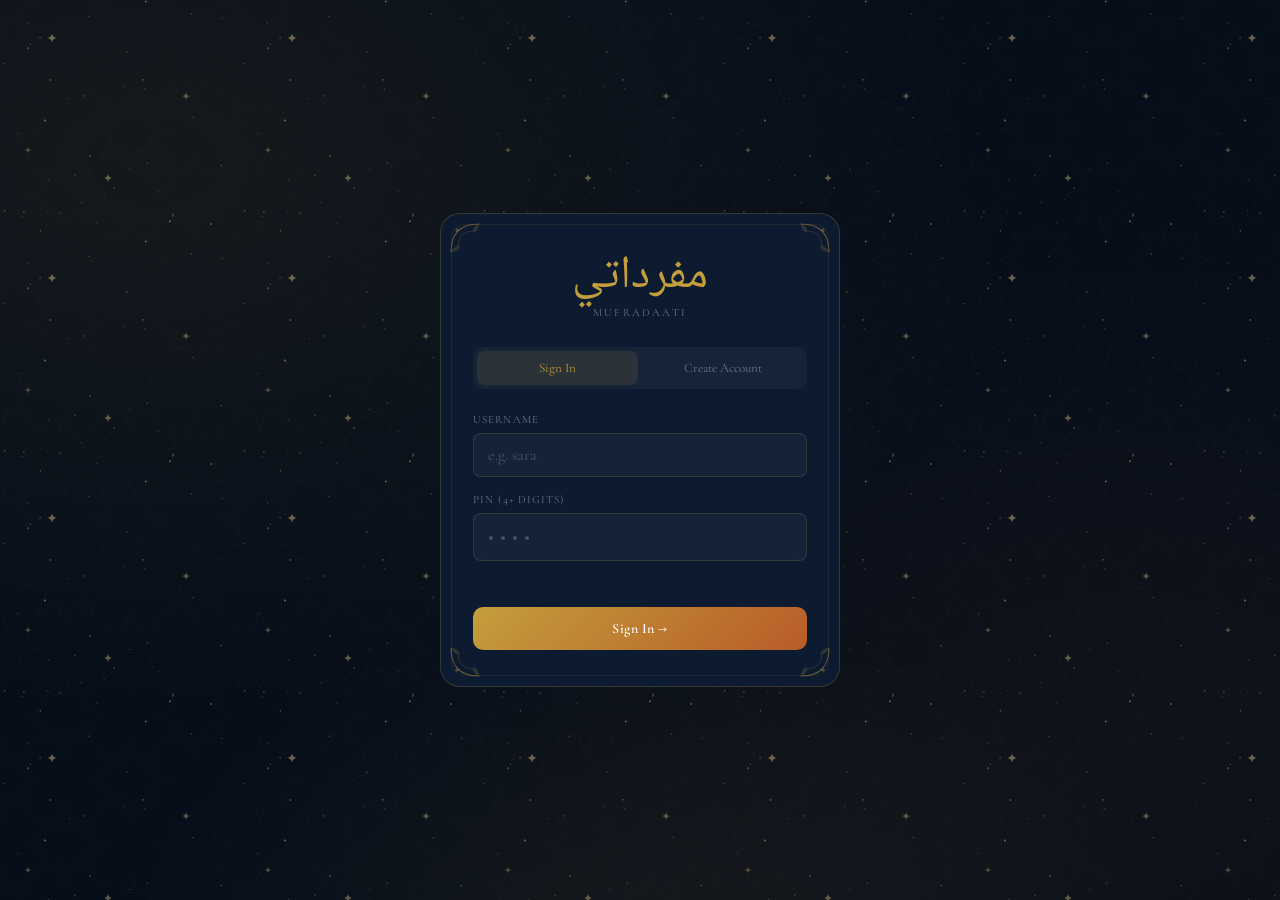
==== commit 5bfb2c10: "Add files via upload" ====
--- a/index (1).html
+++ b/index (1).html
@@ -27,17 +27,65 @@
 .btn2{background:transparent;color:#C49E3C;border:1px solid rgba(196,158,60,0.35);border-radius:10px;padding:11px 22px;font-size:13px;cursor:pointer;}
 .btn2:hover{border-color:#C49E3C;}
 .shell{max-width:680px;margin:0 auto;padding:0 20px 80px;position:relative;z-index:1;}
-nav{display:flex;align-items:center;justify-content:space-between;padding:18px 0 14px;border-bottom:1px solid rgba(196,158,60,0.18);margin-bottom:22px;}
+nav{display:flex;align-items:center;justify-content:space-between;gap:10px;flex-wrap:wrap;padding:18px 0 14px;border-bottom:1px solid rgba(196,158,60,0.18);margin-bottom:22px;}
+nav .nb{white-space:nowrap;}
+@media (max-width:520px){
+  nav{justify-content:center;}
+  nav>div:last-child{width:100%;justify-content:center;}
+}
 .nb{padding:5px 10px;border-radius:6px;border:none;cursor:pointer;font-size:12px;background:transparent;color:#667788;font-family:inherit;}
 .nb.act{background:rgba(196,158,60,0.12);color:#C49E3C;}
-.glow{position:fixed;inset:0;pointer-events:none;z-index:0;background:radial-gradient(ellipse at 12% 18%,rgba(196,158,60,.08) 0%,transparent 55%),radial-gradient(ellipse at 88% 82%,rgba(184,92,40,.06) 0%,transparent 55%);}
+:root{
+  --orn-stars:url("data:image/svg+xml,%3Csvg%20xmlns%3D'http%3A%2F%2Fwww.w3.org%2F2000%2Fsvg'%20width%3D'240'%20height%3D'240'%20viewBox%3D'0%200%20240%20240'%3E%3Cg%20fill%3D'%23EDD98A'%3E%3Ccircle%20cx%3D'191.2'%20cy%3D'14.1'%20r%3D'0.6'%20fill-opacity%3D'0.42'%2F%3E%3Ccircle%20cx%3D'21.9'%20cy%3D'216.6'%20r%3D'0.6'%20fill-opacity%3D'0.27'%2F%3E%3Ccircle%20cx%3D'89.9'%20cy%3D'155.8'%20r%3D'0.8'%20fill-opacity%3D'0.39'%2F%3E%3Ccircle%20cx%3D'47.8'%20cy%3D'211.0'%20r%3D'0.5'%20fill-opacity%3D'0.38'%2F%3E%3Ccircle%20cx%3D'170.0'%20cy%3D'221.3'%20r%3D'1.0'%20fill-opacity%3D'0.38'%2F%3E%3Ccircle%20cx%3D'45.0'%20cy%3D'120.5'%20r%3D'1.0'%20fill-opacity%3D'0.44'%2F%3E%3Ccircle%20cx%3D'4.6'%20cy%3D'210.7'%20r%3D'0.8'%20fill-opacity%3D'0.36'%2F%3E%3Ccircle%20cx%3D'23.9'%20cy%3D'211.7'%20r%3D'0.8'%20fill-opacity%3D'0.33'%2F%3E%3Ccircle%20cx%3D'18.1'%20cy%3D'133.6'%20r%3D'0.8'%20fill-opacity%3D'0.17'%2F%3E%3Ccircle%20cx%3D'83.7'%20cy%3D'95.9'%20r%3D'0.6'%20fill-opacity%3D'0.42'%2F%3E%3Ccircle%20cx%3D'145.9'%20cy%3D'1.4'%20r%3D'1.0'%20fill-opacity%3D'0.41'%2F%3E%3Ccircle%20cx%3D'81.0'%20cy%3D'202.6'%20r%3D'0.6'%20fill-opacity%3D'0.31'%2F%3E%3Ccircle%20cx%3D'237.2'%20cy%3D'52.3'%20r%3D'0.5'%20fill-opacity%3D'0.16'%2F%3E%3Ccircle%20cx%3D'104.1'%20cy%3D'199.7'%20r%3D'0.5'%20fill-opacity%3D'0.36'%2F%3E%3Ccircle%20cx%3D'126.7'%20cy%3D'52.2'%20r%3D'1.0'%20fill-opacity%3D'0.17'%2F%3E%3Ccircle%20cx%3D'124.5'%20cy%3D'86.3'%20r%3D'0.5'%20fill-opacity%3D'0.37'%2F%3E%3Ccircle%20cx%3D'180.8'%20cy%3D'108.5'%20r%3D'0.6'%20fill-opacity%3D'0.19'%2F%3E%3Ccircle%20cx%3D'172.9'%20cy%3D'216.2'%20r%3D'0.7'%20fill-opacity%3D'0.22'%2F%3E%3Ccircle%20cx%3D'238.8'%20cy%3D'205.3'%20r%3D'0.5'%20fill-opacity%3D'0.21'%2F%3E%3Ccircle%20cx%3D'27.8'%20cy%3D'48.3'%20r%3D'1.0'%20fill-opacity%3D'0.31'%2F%3E%3Ccircle%20cx%3D'89.2'%20cy%3D'16.3'%20r%3D'0.7'%20fill-opacity%3D'0.31'%2F%3E%3Ccircle%20cx%3D'114.0'%20cy%3D'188.3'%20r%3D'0.7'%20fill-opacity%3D'0.4'%2F%3E%3Ccircle%20cx%3D'193.2'%20cy%3D'117.5'%20r%3D'0.7'%20fill-opacity%3D'0.3'%2F%3E%3Ccircle%20cx%3D'129.9'%20cy%3D'169.5'%20r%3D'0.5'%20fill-opacity%3D'0.43'%2F%3E%3Ccircle%20cx%3D'30.3'%20cy%3D'44.2'%20r%3D'0.6'%20fill-opacity%3D'0.39'%2F%3E%3Ccircle%20cx%3D'60.9'%20cy%3D'211.9'%20r%3D'0.7'%20fill-opacity%3D'0.16'%2F%3E%3Ccircle%20cx%3D'27.5'%20cy%3D'22.9'%20r%3D'0.5'%20fill-opacity%3D'0.42'%2F%3E%3Ccircle%20cx%3D'59.5'%20cy%3D'213.7'%20r%3D'0.6'%20fill-opacity%3D'0.3'%2F%3E%3Ccircle%20cx%3D'96.9'%20cy%3D'223.2'%20r%3D'0.5'%20fill-opacity%3D'0.29'%2F%3E%3Ccircle%20cx%3D'50.4'%20cy%3D'79.9'%20r%3D'1.0'%20fill-opacity%3D'0.3'%2F%3E%3Ccircle%20cx%3D'158.8'%20cy%3D'191.4'%20r%3D'0.5'%20fill-opacity%3D'0.28'%2F%3E%3Ccircle%20cx%3D'48.7'%20cy%3D'179.8'%20r%3D'0.8'%20fill-opacity%3D'0.19'%2F%3E%3Ccircle%20cx%3D'143.1'%20cy%3D'79.8'%20r%3D'1.0'%20fill-opacity%3D'0.24'%2F%3E%3Ccircle%20cx%3D'222.0'%20cy%3D'18.2'%20r%3D'0.8'%20fill-opacity%3D'0.18'%2F%3E%3Ccircle%20cx%3D'69.1'%20cy%3D'98.7'%20r%3D'0.8'%20fill-opacity%3D'0.15'%2F%3E%3Ccircle%20cx%3D'40.4'%20cy%3D'230.9'%20r%3D'0.8'%20fill-opacity%3D'0.31'%2F%3E%3Ccircle%20cx%3D'221.2'%20cy%3D'165.4'%20r%3D'0.6'%20fill-opacity%3D'0.42'%2F%3E%3Ccircle%20cx%3D'211.1'%20cy%3D'224.0'%20r%3D'1.0'%20fill-opacity%3D'0.33'%2F%3E%3Ccircle%20cx%3D'173.2'%20cy%3D'214.8'%20r%3D'1.0'%20fill-opacity%3D'0.29'%2F%3E%3Ccircle%20cx%3D'40.1'%20cy%3D'37.8'%20r%3D'1.0'%20fill-opacity%3D'0.19'%2F%3E%3Ccircle%20cx%3D'4.0'%20cy%3D'63.5'%20r%3D'0.5'%20fill-opacity%3D'0.42'%2F%3E%3Ccircle%20cx%3D'147.2'%20cy%3D'163.0'%20r%3D'0.8'%20fill-opacity%3D'0.24'%2F%3E%3Ccircle%20cx%3D'144.5'%20cy%3D'89.1'%20r%3D'1.0'%20fill-opacity%3D'0.14'%2F%3E%3Ccircle%20cx%3D'74.8'%20cy%3D'175.4'%20r%3D'0.8'%20fill-opacity%3D'0.2'%2F%3E%3Cpath%20d%3D'M52%2033.6Q52.704%2037.296%2056.4%2038Q52.704%2038.704%2052%2042.4Q51.296%2038.704%2047.6%2038Q51.296%2037.296%2052%2033.6Z'%20fill-opacity%3D'0.42'%2F%3E%3Cpath%20d%3D'M186%2092.4Q186.576%2095.424%20189.6%2096Q186.576%2096.576%20186%2099.6Q185.424%2096.576%20182.4%2096Q185.424%2095.424%20186%2092.4Z'%20fill-opacity%3D'0.34'%2F%3E%3Cpath%20d%3D'M108%20174.0Q108.64%20177.36%20112.0%20178Q108.64%20178.64%20108%20182.0Q107.36%20178.64%20104.0%20178Q107.36%20177.36%20108%20174.0Z'%20fill-opacity%3D'0.38'%2F%3E%3Cpath%20d%3D'M28%20147.0Q28.48%20149.52%2031.0%20150Q28.48%20150.48%2028%20153.0Q27.52%20150.48%2025.0%20150Q27.52%20149.52%2028%20147.0Z'%20fill-opacity%3D'0.28'%2F%3E%3C%2Fg%3E%3C%2Fsvg%3E");
+  --orn-girih:url("data:image/svg+xml,%3Csvg%20xmlns%3D'http%3A%2F%2Fwww.w3.org%2F2000%2Fsvg'%20width%3D'130'%20height%3D'130'%20viewBox%3D'0%200%20130%20130'%3E%3Cg%20fill%3D'none'%20stroke%3D'%23C49E3C'%20stroke-opacity%3D'0.028'%20stroke-width%3D'1'%3E%3Cpath%20d%3D'M65.0%2025.0L57.3%2046.5L36.7%2036.7L46.5%2057.3L25.0%2065.0L46.5%2072.7L36.7%2093.3L57.3%2083.5L65.0%20105.0L72.7%2083.5L93.3%2093.3L83.5%2072.7L105.0%2065.0L83.5%2057.3L93.3%2036.7L72.7%2046.5Z'%2F%3E%3Cpath%20d%3D'M0.0%20-40.0L-7.7%20-18.5L-28.3%20-28.3L-18.5%20-7.7L-40.0%20-0.0L-18.5%207.7L-28.3%2028.3L-7.7%2018.5L-0.0%2040.0L7.7%2018.5L28.3%2028.3L18.5%207.7L40.0%200.0L18.5%20-7.7L28.3%20-28.3L7.7%20-18.5Z'%2F%3E%3Cpath%20d%3D'M130.0%20-40.0L122.3%20-18.5L101.7%20-28.3L111.5%20-7.7L90.0%20-0.0L111.5%207.7L101.7%2028.3L122.3%2018.5L130.0%2040.0L137.7%2018.5L158.3%2028.3L148.5%207.7L170.0%200.0L148.5%20-7.7L158.3%20-28.3L137.7%20-18.5Z'%2F%3E%3Cpath%20d%3D'M0.0%2090.0L-7.7%20111.5L-28.3%20101.7L-18.5%20122.3L-40.0%20130.0L-18.5%20137.7L-28.3%20158.3L-7.7%20148.5L-0.0%20170.0L7.7%20148.5L28.3%20158.3L18.5%20137.7L40.0%20130.0L18.5%20122.3L28.3%20101.7L7.7%20111.5Z'%2F%3E%3Cpath%20d%3D'M130.0%2090.0L122.3%20111.5L101.7%20101.7L111.5%20122.3L90.0%20130.0L111.5%20137.7L101.7%20158.3L122.3%20148.5L130.0%20170.0L137.7%20148.5L158.3%20158.3L148.5%20137.7L170.0%20130.0L148.5%20122.3L158.3%20101.7L137.7%20111.5Z'%2F%3E%3C%2Fg%3E%3C%2Fsvg%3E");
+  --orn-tl:url("data:image/svg+xml,%3Csvg%20xmlns%3D'http%3A%2F%2Fwww.w3.org%2F2000%2Fsvg'%20width%3D'46'%20height%3D'46'%20viewBox%3D'0%200%2046%2046'%3E%3Cg%20transform%3D'rotate(0%2023%2023)'%3E%3Cg%20fill%3D'none'%20stroke%3D'%23C49E3C'%20stroke-linecap%3D'round'%3E%3Cpath%20d%3D'M4%2032Q4%204%2032%204'%20stroke-opacity%3D'0.45'%20stroke-width%3D'1.1'%2F%3E%3Cpath%20d%3D'M11%2026Q11%2011%2026%2011'%20stroke-opacity%3D'0.22'%20stroke-width%3D'0.85'%2F%3E%3C%2Fg%3E%3Cpath%20d%3D'M4%2032Q11%2032%2013%2026Q7%2025%204%2032Z'%20fill%3D'%23C49E3C'%20fill-opacity%3D'0.2'%2F%3E%3Cpath%20d%3D'M32%204Q32%2011%2026%2013Q25%207%2032%204Z'%20fill%3D'%23C49E3C'%20fill-opacity%3D'0.2'%2F%3E%3Ccircle%20cx%3D'10'%20cy%3D'10'%20r%3D'1.7'%20fill%3D'%23C49E3C'%20fill-opacity%3D'0.38'%2F%3E%3C%2Fg%3E%3C%2Fsvg%3E");
+  --orn-tr:url("data:image/svg+xml,%3Csvg%20xmlns%3D'http%3A%2F%2Fwww.w3.org%2F2000%2Fsvg'%20width%3D'46'%20height%3D'46'%20viewBox%3D'0%200%2046%2046'%3E%3Cg%20transform%3D'rotate(90%2023%2023)'%3E%3Cg%20fill%3D'none'%20stroke%3D'%23C49E3C'%20stroke-linecap%3D'round'%3E%3Cpath%20d%3D'M4%2032Q4%204%2032%204'%20stroke-opacity%3D'0.45'%20stroke-width%3D'1.1'%2F%3E%3Cpath%20d%3D'M11%2026Q11%2011%2026%2011'%20stroke-opacity%3D'0.22'%20stroke-width%3D'0.85'%2F%3E%3C%2Fg%3E%3Cpath%20d%3D'M4%2032Q11%2032%2013%2026Q7%2025%204%2032Z'%20fill%3D'%23C49E3C'%20fill-opacity%3D'0.2'%2F%3E%3Cpath%20d%3D'M32%204Q32%2011%2026%2013Q25%207%2032%204Z'%20fill%3D'%23C49E3C'%20fill-opacity%3D'0.2'%2F%3E%3Ccircle%20cx%3D'10'%20cy%3D'10'%20r%3D'1.7'%20fill%3D'%23C49E3C'%20fill-opacity%3D'0.38'%2F%3E%3C%2Fg%3E%3C%2Fsvg%3E");
+  --orn-br:url("data:image/svg+xml,%3Csvg%20xmlns%3D'http%3A%2F%2Fwww.w3.org%2F2000%2Fsvg'%20width%3D'46'%20height%3D'46'%20viewBox%3D'0%200%2046%2046'%3E%3Cg%20transform%3D'rotate(180%2023%2023)'%3E%3Cg%20fill%3D'none'%20stroke%3D'%23C49E3C'%20stroke-linecap%3D'round'%3E%3Cpath%20d%3D'M4%2032Q4%204%2032%204'%20stroke-opacity%3D'0.45'%20stroke-width%3D'1.1'%2F%3E%3Cpath%20d%3D'M11%2026Q11%2011%2026%2011'%20stroke-opacity%3D'0.22'%20stroke-width%3D'0.85'%2F%3E%3C%2Fg%3E%3Cpath%20d%3D'M4%2032Q11%2032%2013%2026Q7%2025%204%2032Z'%20fill%3D'%23C49E3C'%20fill-opacity%3D'0.2'%2F%3E%3Cpath%20d%3D'M32%204Q32%2011%2026%2013Q25%207%2032%204Z'%20fill%3D'%23C49E3C'%20fill-opacity%3D'0.2'%2F%3E%3Ccircle%20cx%3D'10'%20cy%3D'10'%20r%3D'1.7'%20fill%3D'%23C49E3C'%20fill-opacity%3D'0.38'%2F%3E%3C%2Fg%3E%3C%2Fsvg%3E");
+  --orn-bl:url("data:image/svg+xml,%3Csvg%20xmlns%3D'http%3A%2F%2Fwww.w3.org%2F2000%2Fsvg'%20width%3D'46'%20height%3D'46'%20viewBox%3D'0%200%2046%2046'%3E%3Cg%20transform%3D'rotate(270%2023%2023)'%3E%3Cg%20fill%3D'none'%20stroke%3D'%23C49E3C'%20stroke-linecap%3D'round'%3E%3Cpath%20d%3D'M4%2032Q4%204%2032%204'%20stroke-opacity%3D'0.45'%20stroke-width%3D'1.1'%2F%3E%3Cpath%20d%3D'M11%2026Q11%2011%2026%2011'%20stroke-opacity%3D'0.22'%20stroke-width%3D'0.85'%2F%3E%3C%2Fg%3E%3Cpath%20d%3D'M4%2032Q11%2032%2013%2026Q7%2025%204%2032Z'%20fill%3D'%23C49E3C'%20fill-opacity%3D'0.2'%2F%3E%3Cpath%20d%3D'M32%204Q32%2011%2026%2013Q25%207%2032%204Z'%20fill%3D'%23C49E3C'%20fill-opacity%3D'0.2'%2F%3E%3Ccircle%20cx%3D'10'%20cy%3D'10'%20r%3D'1.7'%20fill%3D'%23C49E3C'%20fill-opacity%3D'0.38'%2F%3E%3C%2Fg%3E%3C%2Fsvg%3E");
+  --orn-finial:url("data:image/svg+xml,%3Csvg%20xmlns%3D'http%3A%2F%2Fwww.w3.org%2F2000%2Fsvg'%20width%3D'26'%20height%3D'26'%20viewBox%3D'0%200%2026%2026'%3E%3Cpath%20d%3D'M13.0%203.0L11.1%208.4L5.9%205.9L8.4%2011.1L3.0%2013.0L8.4%2014.9L5.9%2020.1L11.1%2017.6L13.0%2023.0L14.9%2017.6L20.1%2020.1L17.6%2014.9L23.0%2013.0L17.6%2011.1L20.1%205.9L14.9%208.4Z'%20fill%3D'%230C1B30'%20stroke%3D'%23C49E3C'%20stroke-opacity%3D'0.6'%20stroke-width%3D'1'%2F%3E%3Ccircle%20cx%3D'13'%20cy%3D'13'%20r%3D'1.8'%20fill%3D'%23C49E3C'%20fill-opacity%3D'0.45'%2F%3E%3C%2Fsvg%3E");
+  --orn-star:url("data:image/svg+xml,%3Csvg%20xmlns%3D'http%3A%2F%2Fwww.w3.org%2F2000%2Fsvg'%20width%3D'13'%20height%3D'13'%20viewBox%3D'0%200%2013%2013'%3E%3Cpath%20d%3D'M6.5%201.0L5.5%204.0L2.6%202.6L4.0%205.5L1.0%206.5L4.0%207.5L2.6%2010.4L5.5%209.0L6.5%2012.0L7.5%209.0L10.4%2010.4L9.0%207.5L12.0%206.5L9.0%205.5L10.4%202.6L7.5%204.0Z'%20fill%3D'none'%20stroke%3D'%23C49E3C'%20stroke-opacity%3D'0.5'%20stroke-width%3D'0.9'%2F%3E%3C%2Fsvg%3E");
+}
+/* ── Night sky: starfield + girih tessellation, both barely-there ── */
+.glow{position:fixed;inset:0;pointer-events:none;z-index:0;
+  background-image:var(--orn-stars),var(--orn-girih),
+    radial-gradient(ellipse at 12% 18%,rgba(196,158,60,.08) 0%,transparent 55%),
+    radial-gradient(ellipse at 88% 82%,rgba(184,92,40,.06) 0%,transparent 55%);
+  background-repeat:repeat,repeat,no-repeat,no-repeat;
+  background-size:240px 240px,130px 130px,auto,auto;
+  animation:nightbreathe 14s ease-in-out infinite;}
+@keyframes nightbreathe{0%,100%{opacity:.85;}50%{opacity:1;}}
+/* Lantern warmth pooling at the base of the screen */
+.glow::after{content:'';position:absolute;left:0;right:0;bottom:0;height:38vh;
+  background:radial-gradient(ellipse at 50% 120%,rgba(196,158,60,.07) 0%,transparent 62%);}
+
+/* ── Illuminated frame: corner arabesques + inner rule + finial ── */
+.ornate{background-image:var(--orn-tl),var(--orn-tr),var(--orn-br),var(--orn-bl);
+  background-repeat:no-repeat;
+  background-position:left 5px top 5px,right 5px top 5px,right 5px bottom 5px,left 5px bottom 5px;}
+.ornate::after{content:'';position:absolute;inset:9px;border:1px solid rgba(196,158,60,.11);
+  border-radius:10px;pointer-events:none;}
+
+/* ── Ornamental section rule: label ——— ✦ ── */
+.sh::after{content:'';width:13px;height:13px;flex-shrink:0;
+  background:var(--orn-star) no-repeat center;}
+
+@media (prefers-reduced-motion:reduce){
+  .glow{animation:none;opacity:1;}
+  .sync-dot.syncing,.sync-dot.error{animation:none;}
+}
 .toast{position:fixed;top:18px;left:50%;transform:translateX(-50%);z-index:200;background:#0C1B30;border-radius:8px;padding:9px 18px;font-size:13px;white-space:nowrap;box-shadow:0 4px 24px rgba(0,0,0,.6);opacity:0;transition:opacity .3s;pointer-events:none;}
 .toast.on{opacity:1;}
 .fw{perspective:1200px;height:265px;margin-bottom:16px;cursor:pointer;}
 .fi{transform-style:preserve-3d;transition:transform .55s cubic-bezier(.4,0,.2,1);height:100%;position:relative;}
 .fi.fl{transform:rotateY(180deg);cursor:default;}
-.ff{position:absolute;inset:0;backface-visibility:hidden;-webkit-backface-visibility:hidden;background:#0C1B30;border:1px solid rgba(196,158,60,0.18);border-radius:16px;padding:26px;display:flex;flex-direction:column;align-items:center;justify-content:center;}
-.fb{transform:rotateY(180deg);background:linear-gradient(145deg,#0C1B30,rgba(12,27,48,.95));border-color:rgba(196,158,60,.28);}
+.ff{position:absolute;inset:0;backface-visibility:hidden;-webkit-backface-visibility:hidden;background-color:#0C1B30;border:1px solid rgba(196,158,60,0.18);border-radius:16px;padding:26px;display:flex;flex-direction:column;align-items:center;justify-content:center;
+  background-image:var(--orn-tl),var(--orn-tr),var(--orn-br),var(--orn-bl);
+  background-repeat:no-repeat;
+  background-position:left 5px top 5px,right 5px top 5px,right 5px bottom 5px,left 5px bottom 5px;}
+.ff::after{content:'';position:absolute;inset:9px;border:1px solid rgba(196,158,60,.11);border-radius:10px;pointer-events:none;}
+.ff::before{content:'';position:absolute;top:9px;left:50%;transform:translateX(-50%);width:26px;height:26px;
+  background:var(--orn-finial) no-repeat center;pointer-events:none;}
+.fb{transform:rotateY(180deg);background-color:#0C1B30;border-color:rgba(196,158,60,.28);}
 .pb{height:3px;background:rgba(255,255,255,.07);border-radius:2px;}
 .pf{height:100%;border-radius:2px;transition:width .4s;background:linear-gradient(90deg,#C49E3C,#B85C28);}
 .ts{display:flex;gap:4px;overflow-x:auto;padding-bottom:4px;margin-bottom:14px;-webkit-overflow-scrolling:touch;}
@@ -50,7 +98,11 @@
 .tp{width:38px;height:22px;border-radius:11px;flex-shrink:0;position:relative;}
 .tk{position:absolute;top:3px;width:16px;height:16px;border-radius:50%;background:#fff;transition:left .2s;}
 .auth-wrap{min-height:100vh;display:flex;align-items:center;justify-content:center;padding:20px;}
-.auth-box{width:100%;max-width:400px;background:#0C1B30;border:1px solid rgba(196,158,60,0.22);border-radius:20px;padding:36px 32px;}
+.auth-box{width:100%;max-width:400px;background-color:#0C1B30;border:1px solid rgba(196,158,60,0.22);border-radius:20px;padding:40px 32px 36px;position:relative;
+  background-image:var(--orn-tl),var(--orn-tr),var(--orn-br),var(--orn-bl);
+  background-repeat:no-repeat;
+  background-position:left 6px top 6px,right 6px top 6px,right 6px bottom 6px,left 6px bottom 6px;}
+.auth-box::after{content:'';position:absolute;inset:10px;border:1px solid rgba(196,158,60,.10);border-radius:13px;pointer-events:none;}
 .auth-tab{flex:1;padding:9px;text-align:center;font-size:13px;cursor:pointer;border-radius:8px;border:none;background:transparent;color:#667788;font-family:inherit;}
 .auth-tab.act{background:rgba(196,158,60,0.12);color:#C49E3C;}
 .spinner{display:inline-block;width:14px;height:14px;border:2px solid rgba(255,255,255,.3);border-top-color:#fff;border-radius:50%;animation:spin .7s linear infinite;vertical-align:middle;margin-right:6px;}
@@ -163,7 +215,9 @@
   if(id==="L4Q"||id==="L4"){const d=now.getDay();return now.getTime()+(d===0?7:7-d)*D;}
   if(id==="L5H")return now.getTime()+7*D;
   if(id==="L5Q")return now.getTime()+14*D;
-  return null;
+  // Mastered (M) or anything unrecognized: return now. Cards at M aren't reviewed
+  // (lv.r is false) so this value is only stored, never used for scheduling.
+  return Date.now();
 }
 // Manual promotion respects per-card spacing for L3/L4/L5 — the next review
 // can't be sooner than the level's interval after the card's last actual review.
@@ -200,6 +254,8 @@
 let prog={},uw=[],wt=60,view="auth",al="L1",df="All",el=new Set(["L1"]);
 let rq=[],ri=0,rd="en-ar",rr=[],fl=false,sd=[];
 let ir=null,syncing=false,pendingSync=null,pendingResync=false;
+let importImages=[]; // {dataUrl, base64, mediaType, name} — screenshots pending OCR extraction
+const MAX_IMPORT_IMAGES=5;
 let lastSyncError=null; // most recent sync error message (surfaced in UI)
 let authTab="login";
 
@@ -288,7 +344,8 @@
     const rows=Object.entries(prog).map(([word_id,v])=>({
       user_id:CU.id, word_id,
       leitner_level:v.leitnerLevel,
-      next_review:v.nextReview,
+      // next_review is NOT NULL in the schema — guard against any code path that left it null
+      next_review:(v.nextReview==null)?Date.now():v.nextReview,
       queued_at:v.queuedAt?new Date(v.queuedAt).toISOString():null,
       bonus_reviewed_at:v.bonusReviewedAt?new Date(v.bonusReviewedAt).toISOString():null,
       bonus_correct:v.bonusCorrect||0,
@@ -1119,7 +1176,7 @@
   const nowTs=Date.now();
   if(a==="again"){sd.push({id:card.id,tl:DE[card.leitnerLevel]||card.leitnerLevel});}
   else if(a==="hard"){prog[card.id]={leitnerLevel:card.leitnerLevel,nextReview:nrf(card.leitnerLevel)||Date.now()+86400000,queuedAt:nowTs};}
-  else{const nl=PR[card.leitnerLevel]||card.leitnerLevel;prog[card.id]={leitnerLevel:nl,nextReview:nrf(nl),queuedAt:nowTs};}
+  else{const nl=PR[card.leitnerLevel]||card.leitnerLevel;prog[card.id]={leitnerLevel:nl,nextReview:nrf(nl)||Date.now(),queuedAt:nowTs};}
   rr.push(a);
   // Save after every card so progress is never lost
   scheduleSync();
@@ -1322,21 +1379,100 @@
 }
 
 // ── AI IMPORT ──
+// Downscale + re-encode so large screenshots don't blow past API limits or cost a fortune.
+// 1568px on the long edge is Anthropic's recommended max before they downscale anyway.
+function prepareImage(file){
+  return new Promise((resolve,reject)=>{
+    if(!file.type.startsWith("image/")){reject(new Error("Not an image"));return;}
+    const img=new Image();
+    const url=URL.createObjectURL(file);
+    img.onload=()=>{
+      URL.revokeObjectURL(url);
+      let w=img.naturalWidth,h=img.naturalHeight;
+      const MAX=1568;
+      if(w>MAX||h>MAX){const s=MAX/Math.max(w,h);w=Math.round(w*s);h=Math.round(h*s);}
+      const cv=document.createElement("canvas");cv.width=w;cv.height=h;
+      const ctx=cv.getContext("2d");
+      ctx.fillStyle="#FFFFFF";ctx.fillRect(0,0,w,h); // flatten transparency (JPEG has none)
+      ctx.drawImage(img,0,0,w,h);
+      const dataUrl=cv.toDataURL("image/jpeg",0.92);
+      resolve({dataUrl,base64:dataUrl.split(",")[1],mediaType:"image/jpeg",name:file.name||"screenshot"});
+    };
+    img.onerror=()=>{URL.revokeObjectURL(url);reject(new Error("Could not read image"));};
+    img.src=url;
+  });
+}
+async function addImportImages(fileList){
+  const files=Array.from(fileList||[]).filter(f=>f.type.startsWith("image/"));
+  if(!files.length)return;
+  const room=MAX_IMPORT_IMAGES-importImages.length;
+  if(room<=0){toast(`Max ${MAX_IMPORT_IMAGES} images`,"#C49E3C");return;}
+  const take=files.slice(0,room);
+  if(files.length>room)toast(`Only ${room} more image${room!==1?"s":""} allowed`,"#C49E3C");
+  for(const f of take){
+    try{importImages.push(await prepareImage(f));}
+    catch(e){toast("Couldn't read that image","#C04848");}
+  }
+  R();
+}
+function removeImportImage(i){importImages.splice(i,1);R();}
+function handleImportDrop(e){
+  e.preventDefault();e.stopPropagation();
+  const dz=document.getElementById("img-drop");if(dz)dz.style.borderColor="rgba(155,89,182,0.35)";
+  addImportImages(e.dataTransfer?.files);
+}
+function handleImportDragOver(e){
+  e.preventDefault();e.stopPropagation();
+  const dz=document.getElementById("img-drop");if(dz)dz.style.borderColor="#9B59B6";
+}
+function handleImportDragLeave(e){
+  e.preventDefault();e.stopPropagation();
+  const dz=document.getElementById("img-drop");if(dz)dz.style.borderColor="rgba(155,89,182,0.35)";
+}
+
 async function RI(){
   if(!navigator.onLine){toast("AI features need a connection","#C49E3C");return;}
-  const text=document.getElementById("it")?.value||"";if(!text.trim())return;
+  const text=(document.getElementById("it")?.value||"").trim();
+  const hasImages=importImages.length>0;
+  if(!text&&!hasImages){toast("Add an image or paste some text first","#C49E3C");return;}
   const apiKey=(gLS(`mufradat-apikey-${CU.username}`)||'').replace(/^["']|["']$/g,'');
   if(!apiKey){toast("No API key. Add it in Settings →","#C04848");return;}
-  const btn=document.getElementById("ib");if(btn){btn.textContent="⏳ Extracting…";btn.disabled=true;}
+  const btn=document.getElementById("ib");
+  if(btn){btn.textContent=hasImages?"⏳ Reading image…":"⏳ Extracting…";btn.disabled=true;}
+
+  const schema=`Return ONLY a valid JSON array, no markdown fences and no commentary. Each object: arabic, english, example (string or ""), wordType (Noun/Verb/Adjective/Adverb/Phrase/Preposition/Conjunction/Other), dialect (MSA/Darija/Shaami/Egyptian/Gulf/Other).
+
+For nouns include the plural as "singular · plural" in the arabic field when you know it. For verbs use "past · present · masdar". Include full diacritics (tashkeel) on every Arabic word.`;
+
+  let content;
+  if(hasImages){
+    content=[
+      ...importImages.map(im=>({type:"image",source:{type:"base64",media_type:im.mediaType,data:im.base64}})),
+      {type:"text",text:`Read the Arabic text in ${importImages.length>1?"these images":"this image"} and extract the vocabulary worth studying — skip proper nouns, numerals, and function words unless they're genuinely useful to learn. Ignore any UI chrome, navigation, ads, or timestamps in the screenshot; only extract from the body text.${text?`\n\nAlso include vocabulary from this additional text:\n${text}`:""}\n\n${schema}`}
+    ];
+  }else{
+    content=`Extract all Arabic vocabulary from the text below. ${schema}\n\nText:\n${text}`;
+  }
+
   try{
     const res=await fetch("https://tiny-sound-c8ff.jmorgansmith03.workers.dev",{method:"POST",
       headers:{"Content-Type":"application/json","x-api-key":apiKey,"anthropic-version":"2023-06-01"},
-      body:JSON.stringify({model:"claude-sonnet-4-6",max_tokens:1000,
-        messages:[{role:"user",content:`Extract all Arabic vocabulary from the text below. Return ONLY a valid JSON array. Each object: arabic, english, example (string or ""), wordType (Noun/Verb/Adjective/Adverb/Phrase/Preposition/Conjunction/Other), dialect (MSA/Darija/Shaami/Egyptian/Gulf/Other).\n\nText:\n${text}`}]})});
+      body:JSON.stringify({model:"claude-sonnet-4-6",max_tokens:hasImages?4000:1500,
+        messages:[{role:"user",content}]})});
     const data=await res.json();
     if(data.error){toast(data.error.message||"API error","#C04848");ir=null;}
-    else{const raw=data.content?.map(c=>c.text||"").join("")||"";ir=JSON.parse(raw.replace(/```json|```/g,"").trim());}
-  }catch(e){toast("Could not extract","#C04848");ir=null;}
+    else{
+      const raw=data.content?.map(c=>c.text||"").join("")||"";
+      const cleaned=raw.replace(/```json|```/g,"").trim();
+      const parsed=JSON.parse(cleaned);
+      ir=Array.isArray(parsed)?parsed:null;
+      if(!ir||!ir.length)toast("No Arabic vocabulary found","#C49E3C");
+    }
+  }catch(e){
+    console.error("[AI Import] failed:",e);
+    toast("Could not extract — check the image is readable","#C04848");
+    ir=null;
+  }
   R();
 }
 function CI(){
@@ -1347,7 +1483,7 @@
     wordType:w.wordType||"Noun",dialect:w.dialect||"MSA",leitnerLevel:"L1",nextReview:Date.now(),createdAt:Date.now()
   }));
   uw.push(...ta);saveUW();ta.forEach(w=>{prog[w.id]={leitnerLevel:"L1",nextReview:Date.now(),queuedAt:Date.now()};});saveProgressToDB();
-  toast(`${ta.length} word${ta.length!==1?"s":""} added ✓`);ir=null;V("home");
+  toast(`${ta.length} word${ta.length!==1?"s":""} added ✓`);ir=null;importImages=[];V("home");
 }
 function rI(){
   const hasKey=!!(gLS(`mufradat-apikey-${CU.username}`));
@@ -1357,13 +1493,44 @@
       <div style="flex:1;min-width:0"><div style="font-size:13px;color:#EDE0C6">${w.english||""}</div>
       <div style="font-size:10px;color:#667788;margin-top:2px">${w.dialect||"MSA"} · ${w.wordType||"Noun"}</div></div></div>`).join("")}
     </div><div style="display:flex;gap:10px"><button class="btn1" onclick="CI()">Add All to Level 1</button><button class="btn2" onclick="ir=null;R()">Discard</button></div></div>`:"";
+
+  const thumbs=importImages.length?`<div style="display:flex;gap:8px;flex-wrap:wrap;margin-bottom:12px">
+    ${importImages.map((im,i)=>`<div style="position:relative;width:78px;height:78px;border-radius:10px;overflow:hidden;border:1px solid rgba(155,89,182,0.35)">
+      <img src="${im.dataUrl}" style="width:100%;height:100%;object-fit:cover;display:block"/>
+      <button onclick="removeImportImage(${i})" title="Remove" style="position:absolute;top:3px;right:3px;width:20px;height:20px;border-radius:50%;background:rgba(6,14,26,0.85);border:1px solid rgba(192,72,72,0.5);color:#C04848;cursor:pointer;font-size:13px;line-height:1;padding:0;display:flex;align-items:center;justify-content:center;font-family:inherit">×</button>
+    </div>`).join("")}
+  </div>`:"";
+
+  const atLimit=importImages.length>=MAX_IMPORT_IMAGES;
+  const btnLabel=importImages.length
+    ? `✦ Extract from ${importImages.length} Image${importImages.length!==1?"s":""}`
+    : "✦ Extract Vocabulary with AI";
+
   return`<div style="font-family:'Noto Naskh Arabic',serif;direction:rtl;font-size:26px;color:#C49E3C;text-align:right;margin-bottom:6px">استيراد ذكي</div>
-  <div style="font-size:12px;color:#667788;margin-bottom:16px;line-height:1.6">Paste any Arabic text — AI extracts the vocabulary.</div>
+  <div style="font-size:12px;color:#667788;margin-bottom:16px;line-height:1.6">Upload a screenshot or paste Arabic text — AI reads it and extracts the vocabulary.</div>
   ${!hasKey?`<div style="padding:10px 14px;background:rgba(192,72,72,0.08);border:1px solid rgba(192,72,72,0.25);border-radius:10px;margin-bottom:14px;font-size:12px;color:#C04848">
     No API key saved. <span style="cursor:pointer;text-decoration:underline" onclick="V('settings')">Add it in Settings →</span>
   </div>`:""}
-  <textarea id="it" class="inp" style="height:170px;resize:vertical;padding:14px;font-size:13px;line-height:1.7;display:block;margin-bottom:12px" placeholder="Paste Arabic text here…"></textarea>
-  <button class="btn1" id="ib" onclick="RI()" style="width:100%;justify-content:center;background:linear-gradient(135deg,#9B59B6,#7D3C98)"${!hasKey?" disabled":""}>✦ Extract Vocabulary with AI</button>
+
+  ${thumbs}
+  ${!atLimit?`<div id="img-drop"
+      ondrop="handleImportDrop(event)" ondragover="handleImportDragOver(event)" ondragleave="handleImportDragLeave(event)"
+      onclick="document.getElementById('img-file').click()"
+      style="border:1.5px dashed rgba(155,89,182,0.35);border-radius:12px;padding:20px 16px;text-align:center;cursor:pointer;margin-bottom:12px;background:rgba(155,89,182,0.04);transition:border-color .15s">
+    <div style="font-size:22px;margin-bottom:6px;opacity:.7">🖼</div>
+    <div style="font-size:13px;color:#9B59B6;font-weight:600;margin-bottom:3px">${importImages.length?"Add another screenshot":"Upload a screenshot"}</div>
+    <div style="font-size:11px;color:#667788;line-height:1.5">Tap to choose · drag &amp; drop · or press <strong>Ctrl/Cmd+V</strong> to paste<br/>Great for pages that block copying</div>
+  </div>
+  <input type="file" id="img-file" accept="image/*" multiple style="display:none" onchange="addImportImages(this.files);this.value=''"/>`
+  :`<div style="font-size:11px;color:#C49E3C;padding:8px 12px;background:rgba(196,158,60,0.06);border:1px solid rgba(196,158,60,0.2);border-radius:8px;margin-bottom:12px">Max ${MAX_IMPORT_IMAGES} images — remove one to add another.</div>`}
+
+  <div style="display:flex;align-items:center;gap:10px;margin-bottom:10px">
+    <div style="flex:1;height:1px;background:rgba(255,255,255,0.06)"></div>
+    <div style="font-size:10px;color:#667788;letter-spacing:.1em">${importImages.length?"OPTIONAL EXTRA TEXT":"OR PASTE TEXT"}</div>
+    <div style="flex:1;height:1px;background:rgba(255,255,255,0.06)"></div>
+  </div>
+  <textarea id="it" class="inp" style="height:${importImages.length?"90":"170"}px;resize:vertical;padding:14px;font-size:13px;line-height:1.7;display:block;margin-bottom:12px" placeholder="Paste Arabic text here…"></textarea>
+  <button class="btn1" id="ib" onclick="RI()" style="width:100%;justify-content:center;background:linear-gradient(135deg,#9B59B6,#7D3C98)"${!hasKey?" disabled":""}>${btnLabel}</button>
   ${rh}`;
 }
 
@@ -1982,6 +2149,23 @@
   });
   window.addEventListener("offline",()=>{setSyncDot(false);R();});
 
+  // Paste a screenshot straight into the AI Import tab (Ctrl/Cmd+V)
+  document.addEventListener("paste",e=>{
+    if(view!=="import")return;
+    const items=e.clipboardData?.items;if(!items)return;
+    const files=[];
+    for(const it of items){
+      if(it.kind==="file"&&it.type.startsWith("image/")){
+        const f=it.getAsFile();if(f)files.push(f);
+      }
+    }
+    if(files.length){
+      e.preventDefault(); // don't also dump binary junk into the textarea
+      addImportImages(files);
+      toast(`${files.length} image${files.length!==1?"s":""} pasted ✓`);
+    }
+  });
+
   // Service worker registration — caches assets for offline boot
   if("serviceWorker" in navigator){
     window.addEventListener("load",()=>{
